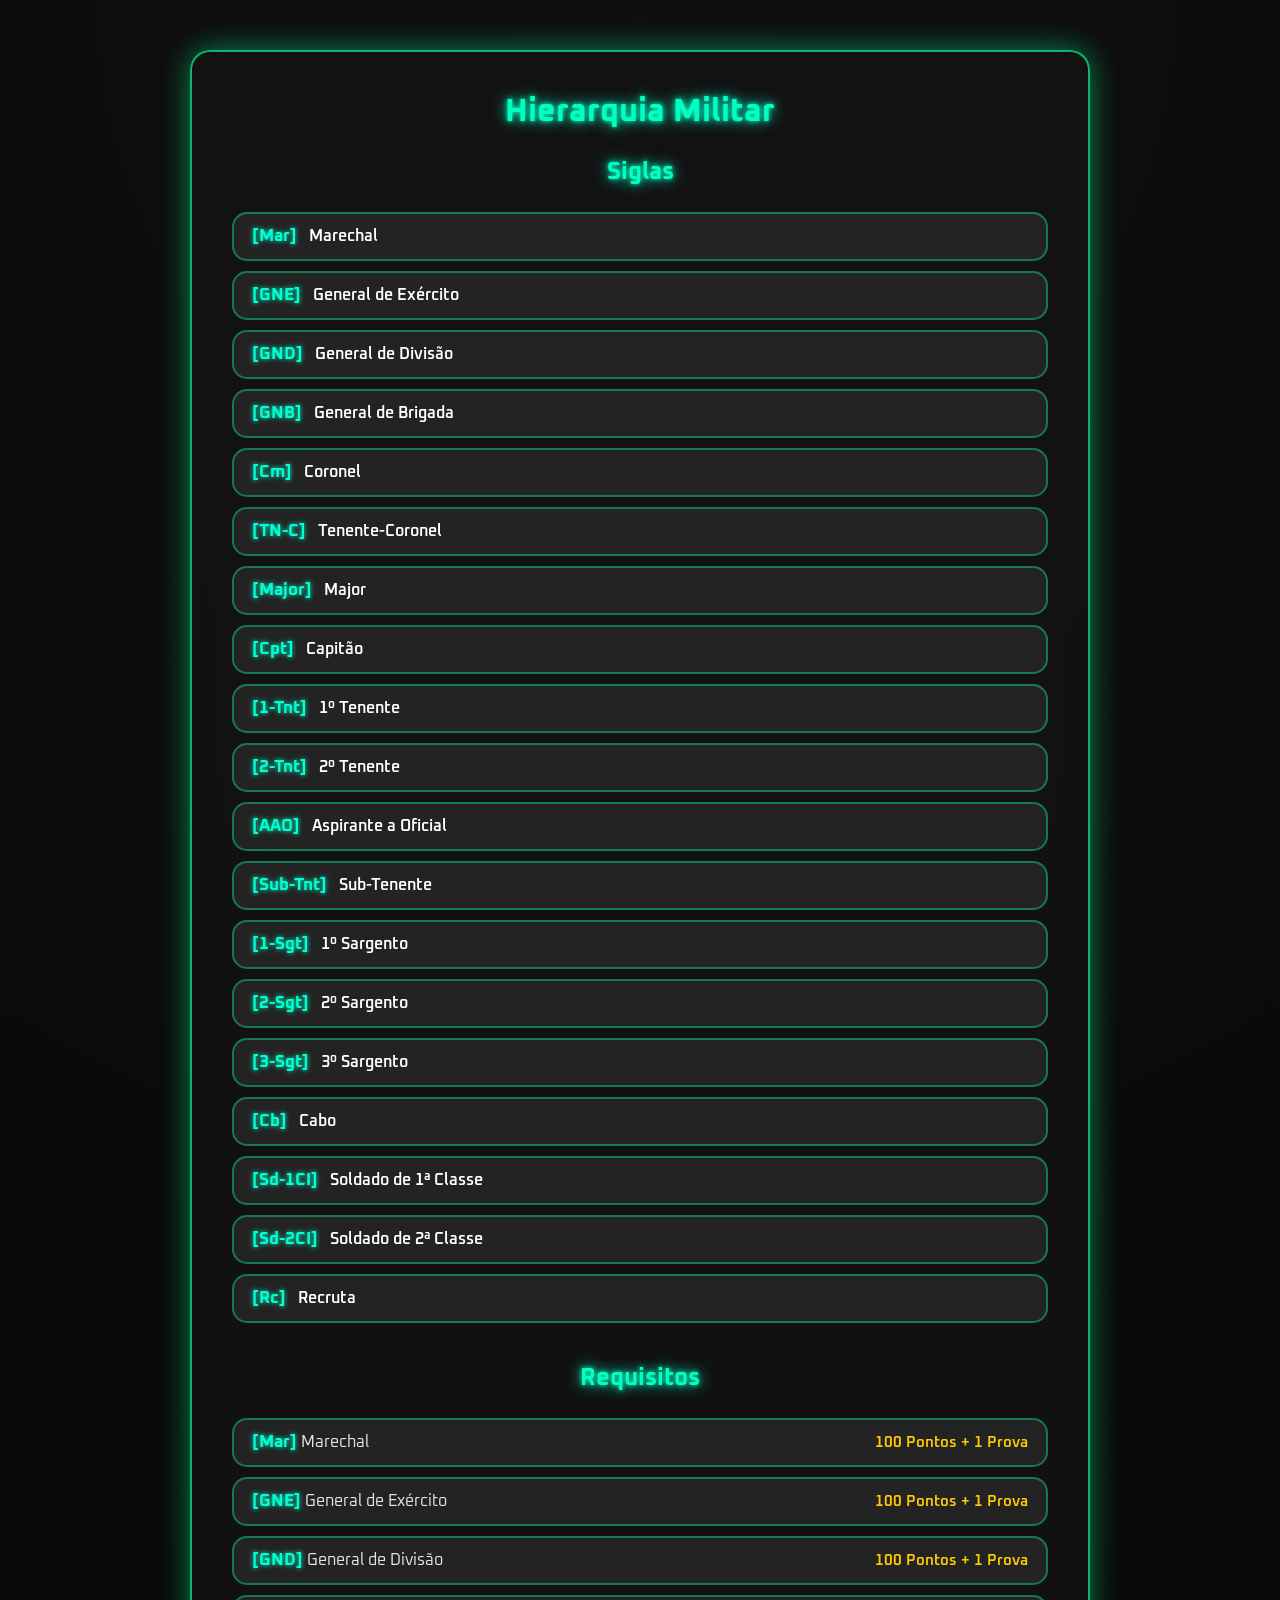
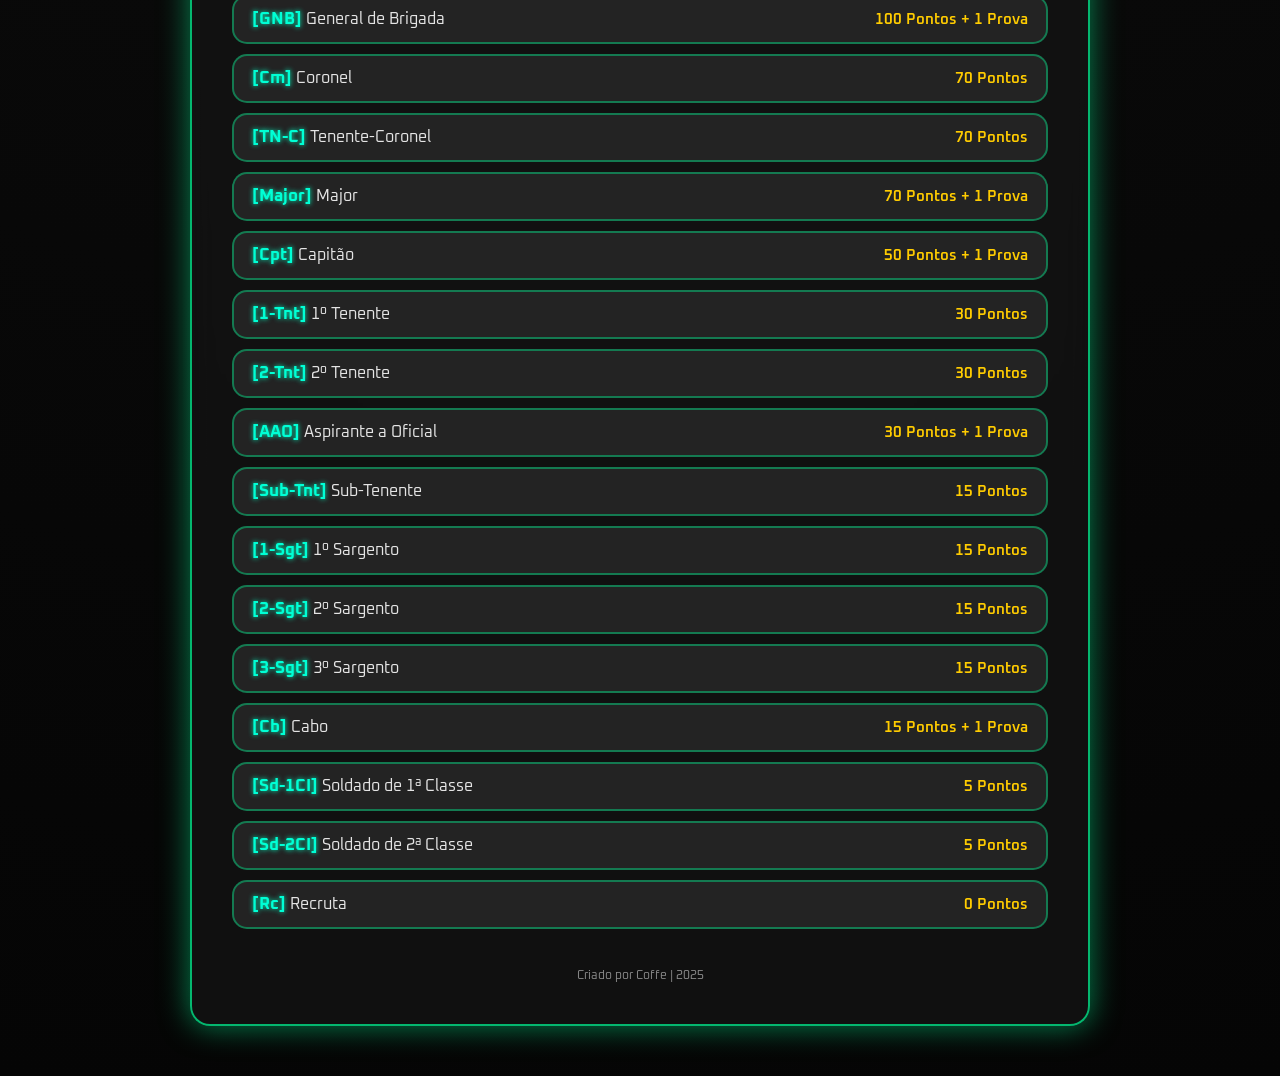
==== index.html @ fdba2830 "Update and rename main.html to index.html" ====
<!DOCTYPE html>
<html lang="pt-br">
<head>
    <meta charset="UTF-8">
    <title>Hierarquia Militar</title>
    <style>
        @import url('https://fonts.googleapis.com/css2?family=Oxanium:wght@400;600;700&display=swap');

        * {
            margin: 0;
            padding: 0;
            box-sizing: border-box;
        }

        body {
            background: radial-gradient(circle at top, #0f0f0f, #050505);
            color: #e4e4e4;
            font-family: 'Oxanium', sans-serif;
            display: flex;
            justify-content: center;
            align-items: flex-start;
            min-height: 100vh;
            padding: 50px 20px;
        }

        .container {
            backdrop-filter: blur(15px);
            background: rgba(20, 20, 20, 0.75);
            border: 2px solid rgba(0, 255, 153, 0.7);
            border-radius: 20px;
            box-shadow: 0 0 30px rgba(0, 255, 153, 0.5);
            padding: 40px;
            max-width: 900px;
            width: 100%;
        }

        h1, h2 {
            color: #00ffc3;
            text-align: center;
            margin-bottom: 25px;
            text-shadow: 0 0 5px #00ffc3, 0 0 15px #00ffc3;
        }

        .section {
            margin-bottom: 40px;
        }

        ul {
            list-style: none;
            padding: 0;
        }

        li {
            background-color: rgba(40, 40, 40, 0.8);
            margin: 10px 0;
            padding: 12px 18px;
            border-radius: 15px;
            border: 2px solid rgba(0, 255, 153, 0.4);
            display: flex;
            justify-content: space-between;
            align-items: center;
            transition: background-color 0.3s, transform 0.2s;
        }

        li:hover {
            background-color: rgba(50, 50, 50, 0.9);
            transform: translateY(-2px);
        }

        .rank {
            color: #00ffd5;
            font-weight: 700;
            font-size: 1.05rem;
            text-shadow: 0 0 5px #00ffc3;
        }

        .label {
            color: #ffffff;
            font-weight: 600;
            margin-left: 8px;
        }

        .requirement {
            color: #ffcc00;
            font-weight: 600;
            font-size: 0.95rem;
        }

        .footer {
            text-align: center;
            color: #888;
            font-size: 12px;
            margin-top: 20px;
        }

        /* Scroll personalizado (opcional) */
        ::-webkit-scrollbar {
            width: 8px;
        }
        ::-webkit-scrollbar-track {
            background: #1a1a1a;
        }
        ::-webkit-scrollbar-thumb {
            background: #00ffc3;
            border-radius: 4px;
        }
        ::-webkit-scrollbar-thumb:hover {
            background: #00ff9d;
        }
    </style>
</head>
<body>
    <div class="container">
        <h1>Hierarquia Militar</h1>

        <div class="section">
            <h2>Siglas</h2>
            <ul>
                <li><div><span class="rank">[Mar]</span> <span class="label">Marechal</span></div></li>
                <li><div><span class="rank">[GNE]</span> <span class="label">General de Exército</span></div></li>
                <li><div><span class="rank">[GND]</span> <span class="label">General de Divisão</span></div></li>
                <li><div><span class="rank">[GNB]</span> <span class="label">General de Brigada</span></div></li>
                <li><div><span class="rank">[Cm]</span> <span class="label">Coronel</span></div></li>
                <li><div><span class="rank">[TN-C]</span> <span class="label">Tenente-Coronel</span></div></li>
                <li><div><span class="rank">[Major]</span> <span class="label">Major</span></div></li>
                <li><div><span class="rank">[Cpt]</span> <span class="label">Capitão</span></div></li>
                <li><div><span class="rank">[1-Tnt]</span> <span class="label">1º Tenente</span></div></li>
                <li><div><span class="rank">[2-Tnt]</span> <span class="label">2º Tenente</span></div></li>
                <li><div><span class="rank">[AAO]</span> <span class="label">Aspirante a Oficial</span></div></li>
                <li><div><span class="rank">[Sub-Tnt]</span> <span class="label">Sub-Tenente</span></div></li>
                <li><div><span class="rank">[1-Sgt]</span> <span class="label">1º Sargento</span></div></li>
                <li><div><span class="rank">[2-Sgt]</span> <span class="label">2º Sargento</span></div></li>
                <li><div><span class="rank">[3-Sgt]</span> <span class="label">3º Sargento</span></div></li>
                <li><div><span class="rank">[Cb]</span> <span class="label">Cabo</span></div></li>
                <li><div><span class="rank">[Sd-1CI]</span> <span class="label">Soldado de 1ª Classe</span></div></li>
                <li><div><span class="rank">[Sd-2CI]</span> <span class="label">Soldado de 2ª Classe</span></div></li>
                <li><div><span class="rank">[Rc]</span> <span class="label">Recruta</span></div></li>
            </ul>
        </div>

        <div class="section">
            <h2>Requisitos</h2>
            <ul>
                <li><div><span class="rank">[Mar]</span> Marechal</div><span class="requirement">100 Pontos + 1 Prova</span></li>
                <li><div><span class="rank">[GNE]</span> General de Exército</div><span class="requirement">100 Pontos + 1 Prova</span></li>
                <li><div><span class="rank">[GND]</span> General de Divisão</div><span class="requirement">100 Pontos + 1 Prova</span></li>
                <li><div><span class="rank">[GNB]</span> General de Brigada</div><span class="requirement">100 Pontos + 1 Prova</span></li>
                <li><div><span class="rank">[Cm]</span> Coronel</div><span class="requirement">70 Pontos</span></li>
                <li><div><span class="rank">[TN-C]</span> Tenente-Coronel</div><span class="requirement">70 Pontos</span></li>
                <li><div><span class="rank">[Major]</span> Major</div><span class="requirement">70 Pontos + 1 Prova</span></li>
                <li><div><span class="rank">[Cpt]</span> Capitão</div><span class="requirement">50 Pontos + 1 Prova</span></li>
                <li><div><span class="rank">[1-Tnt]</span> 1º Tenente</div><span class="requirement">30 Pontos</span></li>
                <li><div><span class="rank">[2-Tnt]</span> 2º Tenente</div><span class="requirement">30 Pontos</span></li>
                <li><div><span class="rank">[AAO]</span> Aspirante a Oficial</div><span class="requirement">30 Pontos + 1 Prova</span></li>
                <li><div><span class="rank">[Sub-Tnt]</span> Sub-Tenente</div><span class="requirement">15 Pontos</span></li>
                <li><div><span class="rank">[1-Sgt]</span> 1º Sargento</div><span class="requirement">15 Pontos</span></li>
                <li><div><span class="rank">[2-Sgt]</span> 2º Sargento</div><span class="requirement">15 Pontos</span></li>
                <li><div><span class="rank">[3-Sgt]</span> 3º Sargento</div><span class="requirement">15 Pontos</span></li>
                <li><div><span class="rank">[Cb]</span> Cabo</div><span class="requirement">15 Pontos + 1 Prova</span></li>
                <li><div><span class="rank">[Sd-1CI]</span> Soldado de 1ª Classe</div><span class="requirement">5 Pontos</span></li>
                <li><div><span class="rank">[Sd-2CI]</span> Soldado de 2ª Classe</div><span class="requirement">5 Pontos</span></li>
                <li><div><span class="rank">[Rc]</span> Recruta</div><span class="requirement">0 Pontos</span></li>
            </ul>
        </div>

        <div class="footer">Criado por Coffe | 2025</div>
    </div>
</body>
</html>
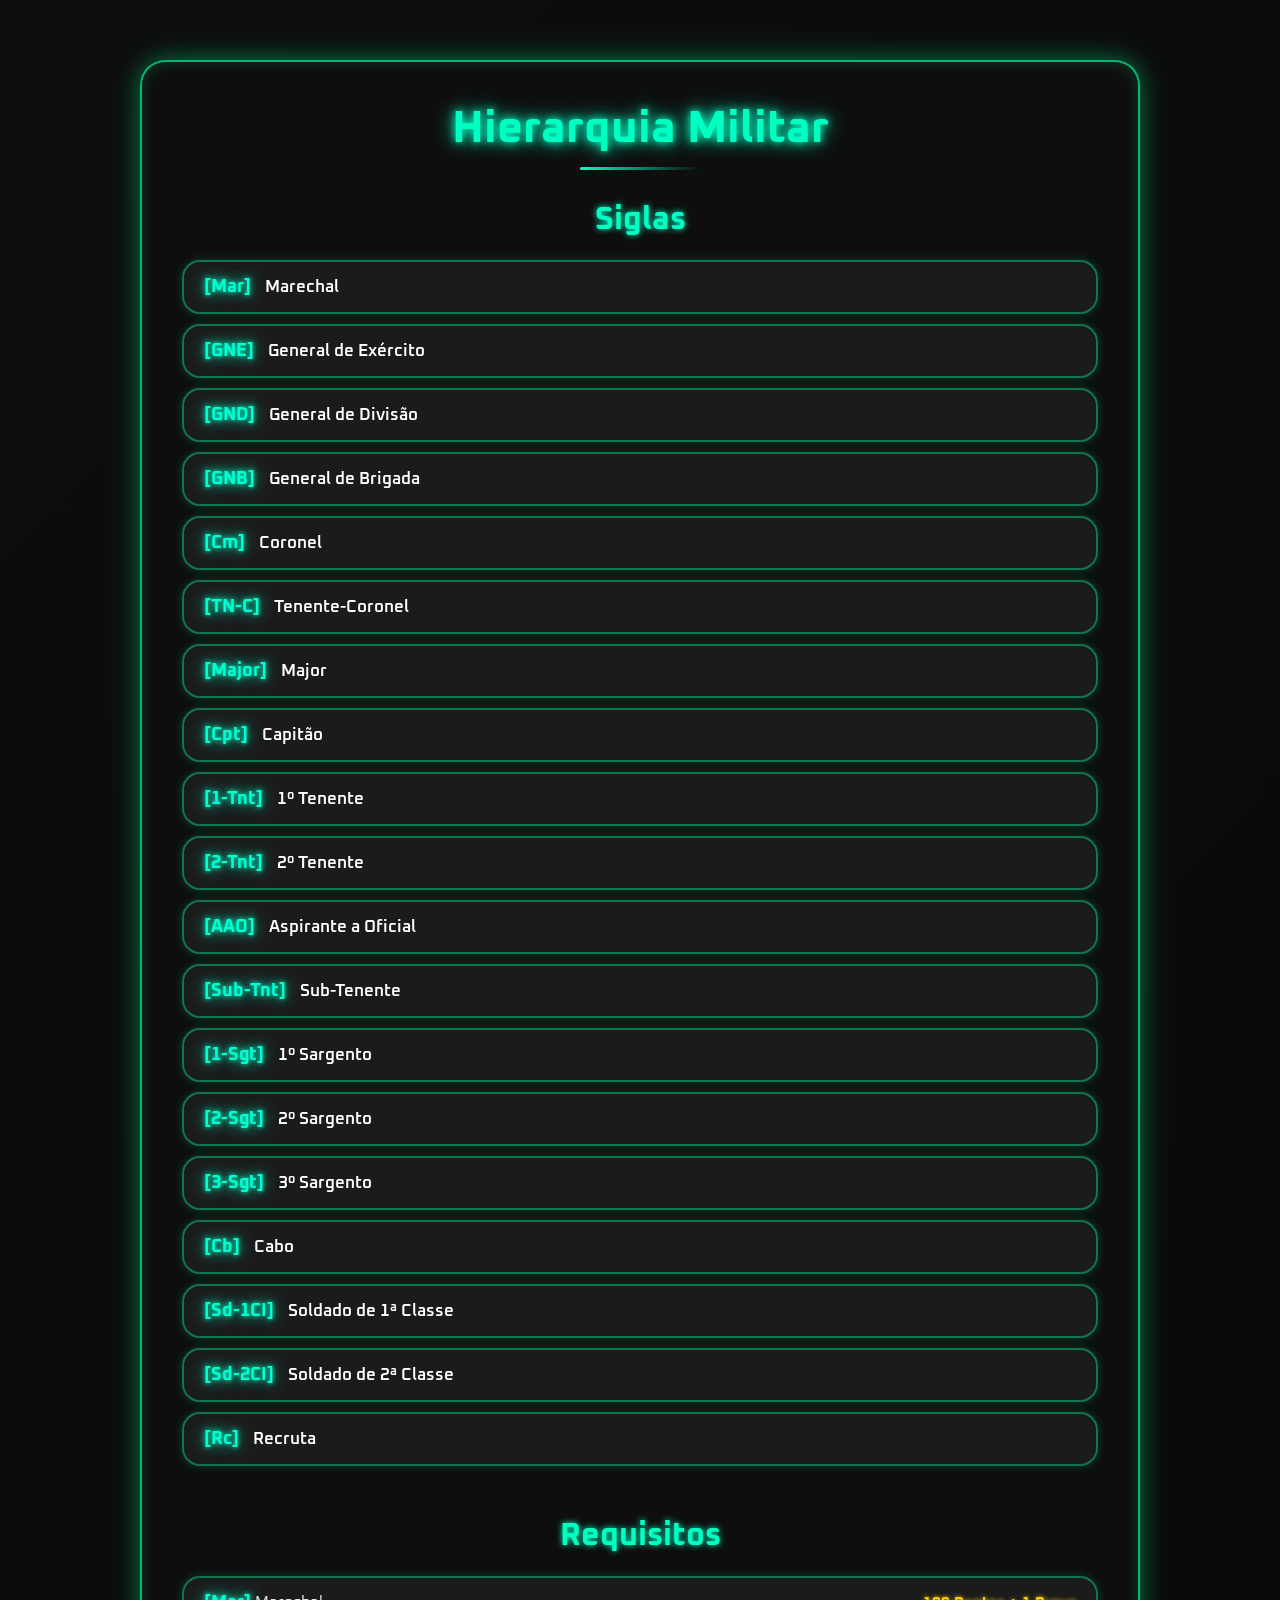
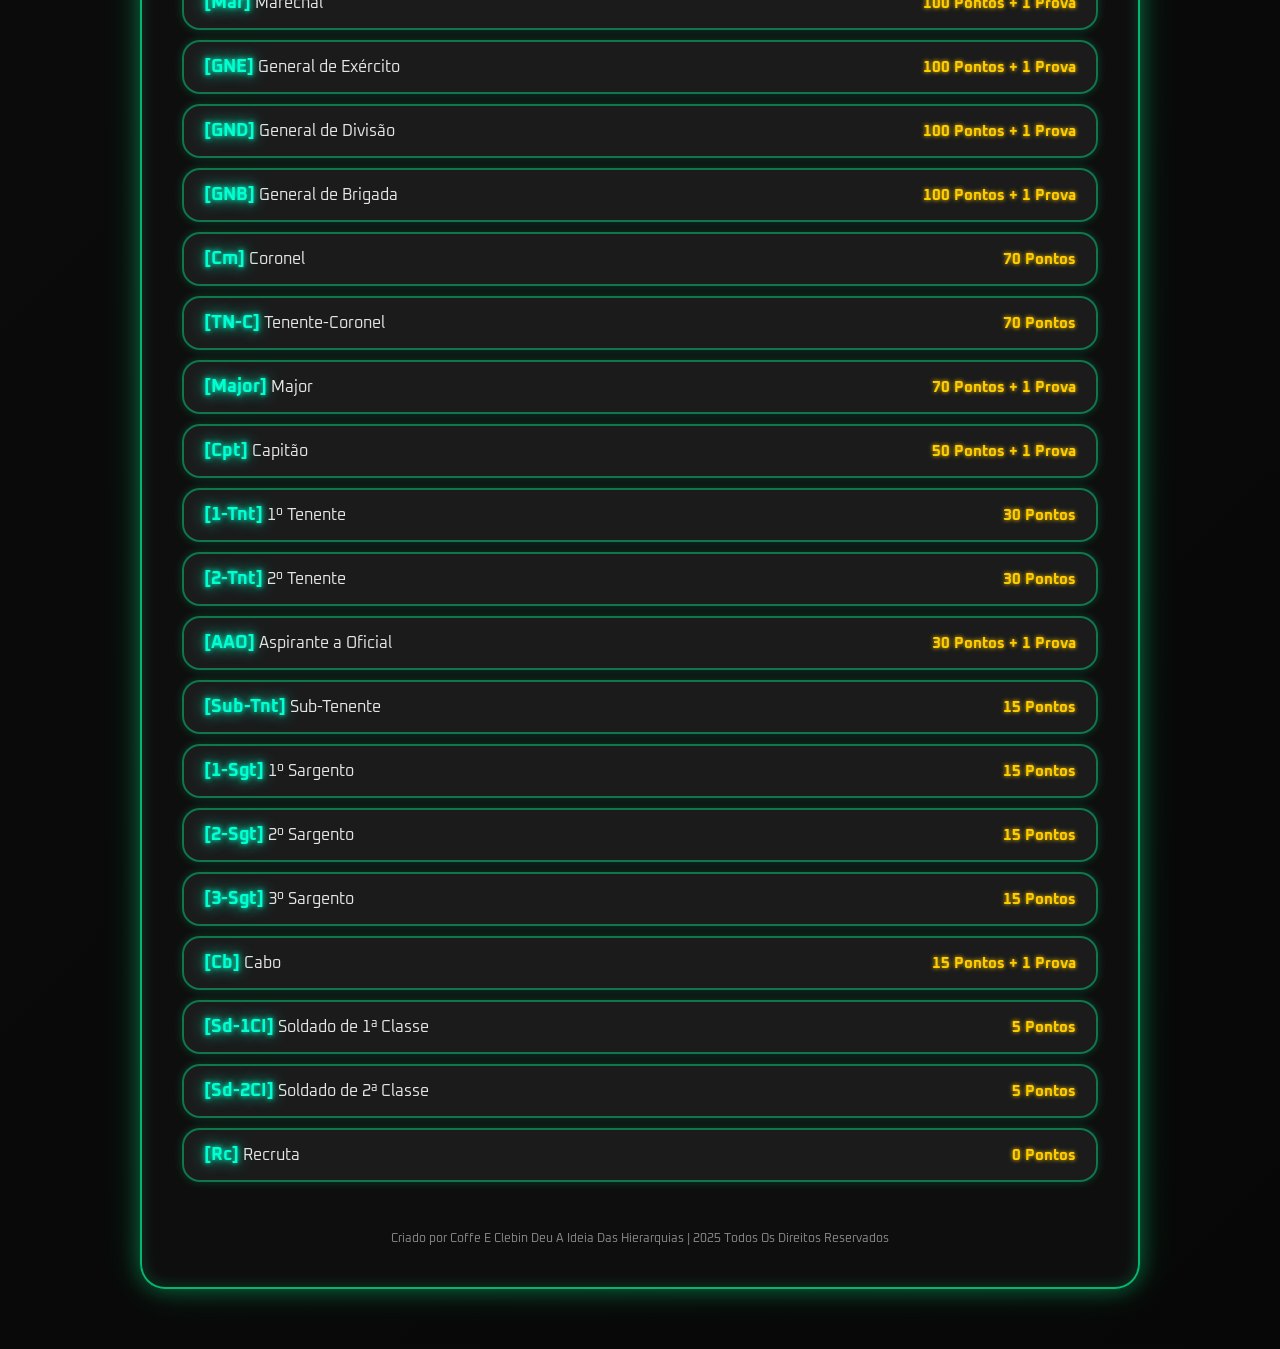
==== commit 229c32a5: "Update index.html" ====
--- a/index.html
+++ b/index.html
@@ -13,36 +13,66 @@
         }
 
         body {
-            background: radial-gradient(circle at top, #0f0f0f, #050505);
+            background: linear-gradient(135deg, #0d0d0d, #070707);
             color: #e4e4e4;
             font-family: 'Oxanium', sans-serif;
             display: flex;
             justify-content: center;
             align-items: flex-start;
             min-height: 100vh;
-            padding: 50px 20px;
+            padding: 60px 20px;
+            overflow-x: hidden;
         }
 
         .container {
-            backdrop-filter: blur(15px);
-            background: rgba(20, 20, 20, 0.75);
+            background: rgba(15, 15, 15, 0.95);
             border: 2px solid rgba(0, 255, 153, 0.7);
-            border-radius: 20px;
-            box-shadow: 0 0 30px rgba(0, 255, 153, 0.5);
+            border-radius: 25px;
+            box-shadow:
+                0 0 20px rgba(0, 255, 153, 0.3),
+                0 0 40px rgba(0, 255, 153, 0.2),
+                inset 0 0 15px rgba(0, 255, 153, 0.2);
             padding: 40px;
-            max-width: 900px;
+            max-width: 1000px;
             width: 100%;
-        }
-
-        h1, h2 {
+            backdrop-filter: blur(20px);
+            animation: float 6s ease-in-out infinite;
+        }
+
+        @keyframes float {
+            0%, 100% { transform: translateY(0); }
+            50% { transform: translateY(-5px); }
+        }
+
+        h1 {
             color: #00ffc3;
             text-align: center;
-            margin-bottom: 25px;
-            text-shadow: 0 0 5px #00ffc3, 0 0 15px #00ffc3;
+            margin-bottom: 30px;
+            font-size: 2.8rem;
+            text-shadow: 0 0 8px #00ffc3, 0 0 20px #00ffc3;
+            position: relative;
+        }
+
+        h1::after {
+            content: "";
+            display: block;
+            width: 120px;
+            height: 3px;
+            background: linear-gradient(90deg, #00ffc3, transparent);
+            margin: 10px auto 0;
+            border-radius: 50px;
+        }
+
+        h2 {
+            color: #00ffc3;
+            text-align: center;
+            margin-bottom: 20px;
+            text-shadow: 0 0 6px #00ffc3;
+            font-size: 2rem;
         }
 
         .section {
-            margin-bottom: 40px;
+            margin-bottom: 50px;
         }
 
         ul {
@@ -51,49 +81,53 @@
         }
 
         li {
-            background-color: rgba(40, 40, 40, 0.8);
+            background-color: rgba(30, 30, 30, 0.85);
             margin: 10px 0;
-            padding: 12px 18px;
-            border-radius: 15px;
+            padding: 14px 20px;
+            border-radius: 18px;
             border: 2px solid rgba(0, 255, 153, 0.4);
             display: flex;
             justify-content: space-between;
             align-items: center;
-            transition: background-color 0.3s, transform 0.2s;
+            transition: all 0.3s ease;
+            box-shadow: 0 0 10px rgba(0, 255, 153, 0.2);
         }
 
         li:hover {
-            background-color: rgba(50, 50, 50, 0.9);
-            transform: translateY(-2px);
+            background-color: rgba(50, 50, 50, 0.95);
+            transform: translateY(-4px) scale(1.02);
+            box-shadow: 0 0 20px rgba(0, 255, 153, 0.4);
         }
 
         .rank {
             color: #00ffd5;
             font-weight: 700;
-            font-size: 1.05rem;
-            text-shadow: 0 0 5px #00ffc3;
+            font-size: 1.1rem;
+            text-shadow: 0 0 5px #00ffc3, 0 0 15px #00ffc3;
         }
 
         .label {
             color: #ffffff;
             font-weight: 600;
-            margin-left: 8px;
+            margin-left: 10px;
+            font-size: 1.05rem;
         }
 
         .requirement {
             color: #ffcc00;
-            font-weight: 600;
+            font-weight: 700;
             font-size: 0.95rem;
+            text-shadow: 0 0 4px #ffcc00;
         }
 
         .footer {
             text-align: center;
             color: #888;
             font-size: 12px;
-            margin-top: 20px;
-        }
-
-        /* Scroll personalizado (opcional) */
+            margin-top: 25px;
+        }
+
+        /* Scroll personalizado */
         ::-webkit-scrollbar {
             width: 8px;
         }
@@ -163,7 +197,7 @@
             </ul>
         </div>
 
-        <div class="footer">Criado por Coffe | 2025</div>
+        <div class="footer">Criado por Coffe E Clebin Deu A Ideia Das Hierarquias | 2025 Todos Os Direitos Reservados</div>
     </div>
 </body>
 </html>
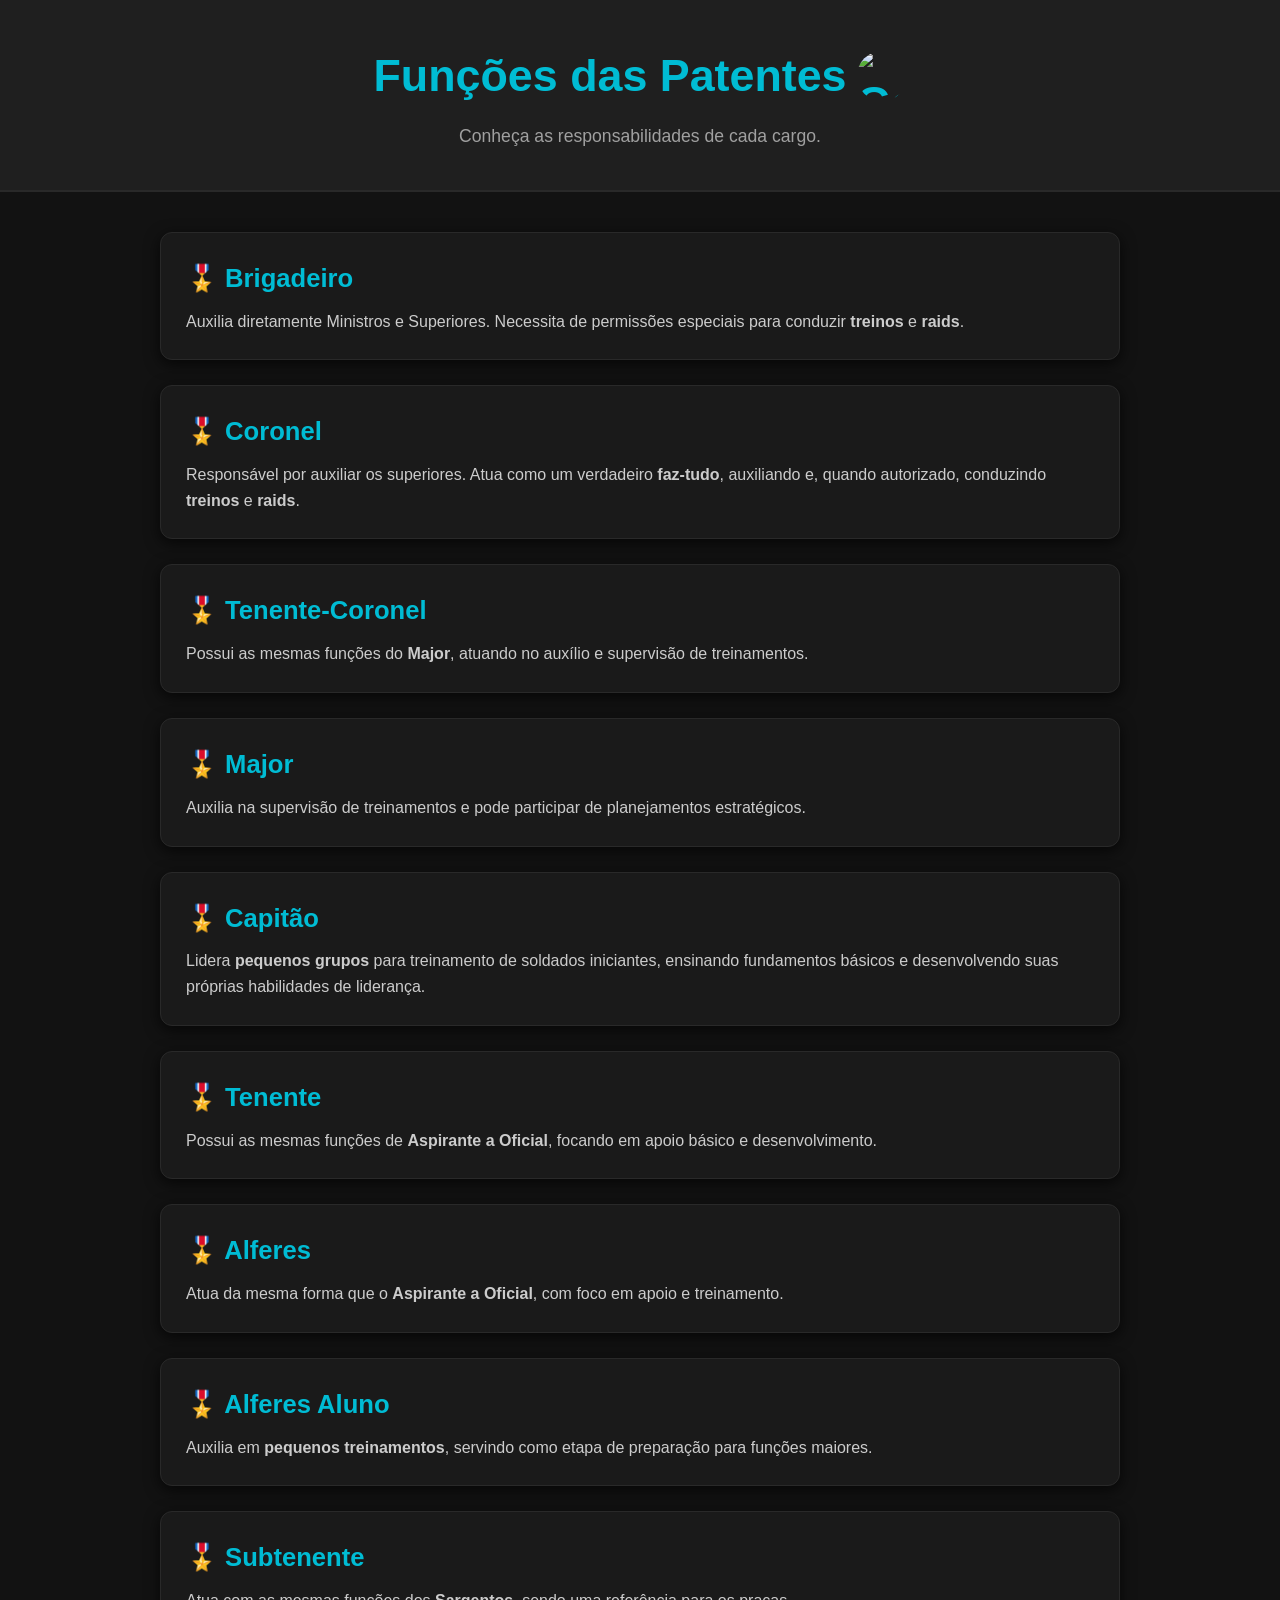
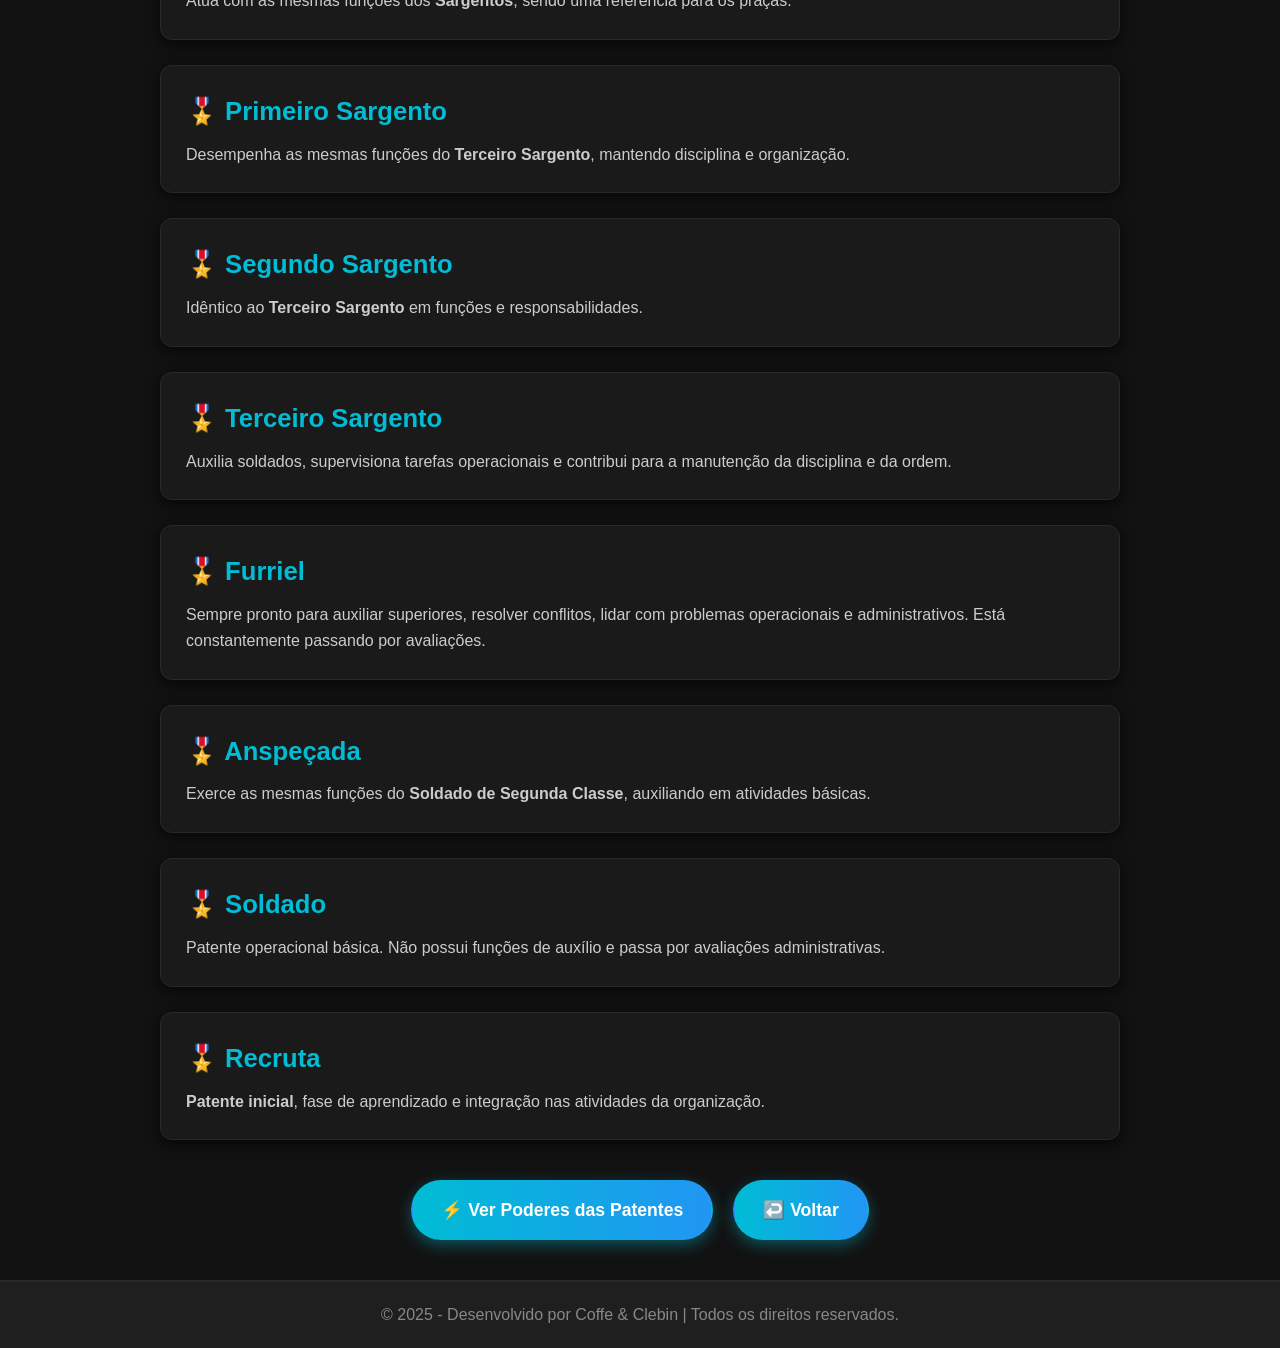
==== commit 84917422: "Add files via upload" ====
--- a/index.html
+++ b/index.html
@@ -2,202 +2,172 @@
 <html lang="pt-br">
 <head>
     <meta charset="UTF-8">
-    <title>Hierarquia Militar</title>
-    <style>
-        @import url('https://fonts.googleapis.com/css2?family=Oxanium:wght@400;600;700&display=swap');
+    <meta name="viewport" content="width=device-width, initial-scale=1.0">
+    <title>Funções das Patentes</title>
+    <link rel="stylesheet" href="style.css">
+</head>
+<body>
+    <header>
+        <h1 id="page-title">
+            Funções das Patentes
+            <img src="https://media.tenor.com/ZkC_7k1O3fUAAAAi/cat-jam-vibing.gif" alt="Gatinho dançando" class="cat-gif">
+        </h1>
+        <p>Conheça as responsabilidades de cada cargo.</p>
+    </header>
 
-        * {
-            margin: 0;
-            padding: 0;
-            box-sizing: border-box;
+    <!-- TELA DAS PATENTES -->
+    <main id="patentes">
+        <section>
+            <h2>🎖️ Brigadeiro</h2>
+            <p>Auxilia diretamente Ministros e Superiores. Necessita de permissões especiais para conduzir <strong>treinos</strong> e <strong>raids</strong>.</p>
+        </section>
+
+        <section>
+            <h2>🎖️ Coronel</h2>
+            <p>Responsável por auxiliar os superiores. Atua como um verdadeiro <strong>faz-tudo</strong>, auxiliando e, quando autorizado, conduzindo <strong>treinos</strong> e <strong>raids</strong>.</p>
+        </section>
+
+        <section>
+            <h2>🎖️ Tenente-Coronel</h2>
+            <p>Possui as mesmas funções do <strong>Major</strong>, atuando no auxílio e supervisão de treinamentos.</p>
+        </section>
+
+        <section>
+            <h2>🎖️ Major</h2>
+            <p>Auxilia na supervisão de treinamentos e pode participar de planejamentos estratégicos.</p>
+        </section>
+
+        <section>
+            <h2>🎖️ Capitão</h2>
+            <p>Lidera <strong>pequenos grupos</strong> para treinamento de soldados iniciantes, ensinando fundamentos básicos e desenvolvendo suas próprias habilidades de liderança.</p>
+        </section>
+
+        <section>
+            <h2>🎖️ Tenente</h2>
+            <p>Possui as mesmas funções de <strong>Aspirante a Oficial</strong>, focando em apoio básico e desenvolvimento.</p>
+        </section>
+
+        <section>
+            <h2>🎖️ Alferes</h2>
+            <p>Atua da mesma forma que o <strong>Aspirante a Oficial</strong>, com foco em apoio e treinamento.</p>
+        </section>
+
+        <section>
+            <h2>🎖️ Alferes Aluno</h2>
+            <p>Auxilia em <strong>pequenos treinamentos</strong>, servindo como etapa de preparação para funções maiores.</p>
+        </section>
+
+        <section>
+            <h2>🎖️ Subtenente</h2>
+            <p>Atua com as mesmas funções dos <strong>Sargentos</strong>, sendo uma referência para os praças.</p>
+        </section>
+
+        <section>
+            <h2>🎖️ Primeiro Sargento</h2>
+            <p>Desempenha as mesmas funções do <strong>Terceiro Sargento</strong>, mantendo disciplina e organização.</p>
+        </section>
+
+        <section>
+            <h2>🎖️ Segundo Sargento</h2>
+            <p>Idêntico ao <strong>Terceiro Sargento</strong> em funções e responsabilidades.</p>
+        </section>
+
+        <section>
+            <h2>🎖️ Terceiro Sargento</h2>
+            <p>Auxilia soldados, supervisiona tarefas operacionais e contribui para a manutenção da disciplina e da ordem.</p>
+        </section>
+
+        <section>
+            <h2>🎖️ Furriel</h2>
+            <p>Sempre pronto para auxiliar superiores, resolver conflitos, lidar com problemas operacionais e administrativos. Está constantemente passando por avaliações.</p>
+        </section>
+
+        <section>
+            <h2>🎖️ Anspeçada</h2>
+            <p>Exerce as mesmas funções do <strong>Soldado de Segunda Classe</strong>, auxiliando em atividades básicas.</p>
+        </section>
+
+        <section>
+            <h2>🎖️ Soldado</h2>
+            <p>Patente operacional básica. Não possui funções de auxílio e passa por avaliações administrativas.</p>
+        </section>
+
+        <section>
+            <h2>🎖️ Recruta</h2>
+            <p><strong>Patente inicial</strong>, fase de aprendizado e integração nas atividades da organização.</p>
+        </section>
+    </main>
+
+    <!-- TELA DOS MINISTROS E MARECHAIS -->
+    <main id="ministros" style="display: none;">
+        <section>
+            <h2>Ministros</h2>
+
+            <h3>Ministério da Admissão</h3>
+            <p>São responsáveis por controlar as eleições e pequenas partes do servidor.</p>
+
+            <h3>Ministro da Guerra</h3>
+            <p>São responsáveis pelas guerras da nação, estratégias, desenvolvimento tecnológico e administração militar, auxiliando a família real.</p>
+
+            <h3>Ministério do Trabalho</h3>
+            <p>São responsáveis pelo expediente dos servidores públicos, como: pessoas que trabalham recrutando e etc.</p>
+
+            <h3>Ministério do Interior</h3>
+            <p>É responsável pelos assuntos internos, como: Conflitos, sugestões e etc.</p>
+
+            <h3>Supremo Tribunal</h3>
+            <p>São os juízes do servidor que vão te sentenciar pelas suas infrações.</p>
+
+            <h3>Ministério Público</h3>
+            <p>São pessoas que ganharam a eleição para servir a isto. Servem como um pombo correio ou ajudante. Cada região deve ter um desses. A principal serventia é ajudar os recrutas e encaminhar sugestões e críticas aos seus superiores. Seus mandatos duram em torno de 1 mês.</p>
+
+            <h3>Parlamento</h3>
+            <p>São um dos principais cargos que você pode ser eleito. A principal função é ser um secretário, aprovando ou recusando propostas. Se algum cargo acima não estiver fazendo um bom serviço, eles podem abrir um impeachment contra os mesmos.</p>
+        </section>
+
+        <section>
+            <h2>Marechais</h2>
+
+            <h3>Marechal de Campo</h3>
+            <p>Soldados com grande influência dentro da nação, podem fazer treinos e raids sem consultar um superior.</p>
+
+            <h3>Marechal de Exército</h3>
+            <p>Segundo maior cargo da hierarquia militar. Possuem as mesmas permissões de Marechal de Campo, mas com mais responsabilidades, como criar estratégias e auxiliar marechais e ministros da guerra.</p>
+
+            <h3>Tenente General</h3>
+            <p>Responsáveis pela organização das divisões. Auxiliam os oficiais para um melhor desempenho. Também podem fazer raids e treinos, mas com permissão especial.</p>
+        </section>
+    </main>
+
+    <!-- BOTÕES -->
+    <div class="button-container">
+        <a href="#" class="action-button" onclick="mostrarMinistros()">⚡ Ver Poderes das Patentes</a>
+        <a href="#" class="action-button" onclick="voltar()">↩️ Voltar</a>
+    </div>
+
+    <footer>
+        <p>© 2025 - Desenvolvido por Coffe & Clebin | Todos os direitos reservados.</p>
+    </footer>
+
+    <!-- SCRIPT -->
+    <script>
+        function mostrarMinistros() {
+            document.getElementById('patentes').style.display = 'none';
+            document.getElementById('ministros').style.display = 'block';
+            document.getElementById('page-title').innerHTML = `
+                Poderes das Patentes
+                <img src="https://media.tenor.com/ZkC_7k1O3fUAAAAi/cat-jam-vibing.gif" alt="Gatinho dançando" class="cat-gif">
+            `;
         }
 
-        body {
-            background: linear-gradient(135deg, #0d0d0d, #070707);
-            color: #e4e4e4;
-            font-family: 'Oxanium', sans-serif;
-            display: flex;
-            justify-content: center;
-            align-items: flex-start;
-            min-height: 100vh;
-            padding: 60px 20px;
-            overflow-x: hidden;
+        function voltar() {
+            document.getElementById('ministros').style.display = 'none';
+            document.getElementById('patentes').style.display = 'block';
+            document.getElementById('page-title').innerHTML = `
+                Funções das Patentes
+                <img src="https://media.tenor.com/ZkC_7k1O3fUAAAAi/cat-jam-vibing.gif" alt="Gatinho dançando" class="cat-gif">
+            `;
         }
-
-        .container {
-            background: rgba(15, 15, 15, 0.95);
-            border: 2px solid rgba(0, 255, 153, 0.7);
-            border-radius: 25px;
-            box-shadow:
-                0 0 20px rgba(0, 255, 153, 0.3),
-                0 0 40px rgba(0, 255, 153, 0.2),
-                inset 0 0 15px rgba(0, 255, 153, 0.2);
-            padding: 40px;
-            max-width: 1000px;
-            width: 100%;
-            backdrop-filter: blur(20px);
-            animation: float 6s ease-in-out infinite;
-        }
-
-        @keyframes float {
-            0%, 100% { transform: translateY(0); }
-            50% { transform: translateY(-5px); }
-        }
-
-        h1 {
-            color: #00ffc3;
-            text-align: center;
-            margin-bottom: 30px;
-            font-size: 2.8rem;
-            text-shadow: 0 0 8px #00ffc3, 0 0 20px #00ffc3;
-            position: relative;
-        }
-
-        h1::after {
-            content: "";
-            display: block;
-            width: 120px;
-            height: 3px;
-            background: linear-gradient(90deg, #00ffc3, transparent);
-            margin: 10px auto 0;
-            border-radius: 50px;
-        }
-
-        h2 {
-            color: #00ffc3;
-            text-align: center;
-            margin-bottom: 20px;
-            text-shadow: 0 0 6px #00ffc3;
-            font-size: 2rem;
-        }
-
-        .section {
-            margin-bottom: 50px;
-        }
-
-        ul {
-            list-style: none;
-            padding: 0;
-        }
-
-        li {
-            background-color: rgba(30, 30, 30, 0.85);
-            margin: 10px 0;
-            padding: 14px 20px;
-            border-radius: 18px;
-            border: 2px solid rgba(0, 255, 153, 0.4);
-            display: flex;
-            justify-content: space-between;
-            align-items: center;
-            transition: all 0.3s ease;
-            box-shadow: 0 0 10px rgba(0, 255, 153, 0.2);
-        }
-
-        li:hover {
-            background-color: rgba(50, 50, 50, 0.95);
-            transform: translateY(-4px) scale(1.02);
-            box-shadow: 0 0 20px rgba(0, 255, 153, 0.4);
-        }
-
-        .rank {
-            color: #00ffd5;
-            font-weight: 700;
-            font-size: 1.1rem;
-            text-shadow: 0 0 5px #00ffc3, 0 0 15px #00ffc3;
-        }
-
-        .label {
-            color: #ffffff;
-            font-weight: 600;
-            margin-left: 10px;
-            font-size: 1.05rem;
-        }
-
-        .requirement {
-            color: #ffcc00;
-            font-weight: 700;
-            font-size: 0.95rem;
-            text-shadow: 0 0 4px #ffcc00;
-        }
-
-        .footer {
-            text-align: center;
-            color: #888;
-            font-size: 12px;
-            margin-top: 25px;
-        }
-
-        /* Scroll personalizado */
-        ::-webkit-scrollbar {
-            width: 8px;
-        }
-        ::-webkit-scrollbar-track {
-            background: #1a1a1a;
-        }
-        ::-webkit-scrollbar-thumb {
-            background: #00ffc3;
-            border-radius: 4px;
-        }
-        ::-webkit-scrollbar-thumb:hover {
-            background: #00ff9d;
-        }
-    </style>
-</head>
-<body>
-    <div class="container">
-        <h1>Hierarquia Militar</h1>
-
-        <div class="section">
-            <h2>Siglas</h2>
-            <ul>
-                <li><div><span class="rank">[Mar]</span> <span class="label">Marechal</span></div></li>
-                <li><div><span class="rank">[GNE]</span> <span class="label">General de Exército</span></div></li>
-                <li><div><span class="rank">[GND]</span> <span class="label">General de Divisão</span></div></li>
-                <li><div><span class="rank">[GNB]</span> <span class="label">General de Brigada</span></div></li>
-                <li><div><span class="rank">[Cm]</span> <span class="label">Coronel</span></div></li>
-                <li><div><span class="rank">[TN-C]</span> <span class="label">Tenente-Coronel</span></div></li>
-                <li><div><span class="rank">[Major]</span> <span class="label">Major</span></div></li>
-                <li><div><span class="rank">[Cpt]</span> <span class="label">Capitão</span></div></li>
-                <li><div><span class="rank">[1-Tnt]</span> <span class="label">1º Tenente</span></div></li>
-                <li><div><span class="rank">[2-Tnt]</span> <span class="label">2º Tenente</span></div></li>
-                <li><div><span class="rank">[AAO]</span> <span class="label">Aspirante a Oficial</span></div></li>
-                <li><div><span class="rank">[Sub-Tnt]</span> <span class="label">Sub-Tenente</span></div></li>
-                <li><div><span class="rank">[1-Sgt]</span> <span class="label">1º Sargento</span></div></li>
-                <li><div><span class="rank">[2-Sgt]</span> <span class="label">2º Sargento</span></div></li>
-                <li><div><span class="rank">[3-Sgt]</span> <span class="label">3º Sargento</span></div></li>
-                <li><div><span class="rank">[Cb]</span> <span class="label">Cabo</span></div></li>
-                <li><div><span class="rank">[Sd-1CI]</span> <span class="label">Soldado de 1ª Classe</span></div></li>
-                <li><div><span class="rank">[Sd-2CI]</span> <span class="label">Soldado de 2ª Classe</span></div></li>
-                <li><div><span class="rank">[Rc]</span> <span class="label">Recruta</span></div></li>
-            </ul>
-        </div>
-
-        <div class="section">
-            <h2>Requisitos</h2>
-            <ul>
-                <li><div><span class="rank">[Mar]</span> Marechal</div><span class="requirement">100 Pontos + 1 Prova</span></li>
-                <li><div><span class="rank">[GNE]</span> General de Exército</div><span class="requirement">100 Pontos + 1 Prova</span></li>
-                <li><div><span class="rank">[GND]</span> General de Divisão</div><span class="requirement">100 Pontos + 1 Prova</span></li>
-                <li><div><span class="rank">[GNB]</span> General de Brigada</div><span class="requirement">100 Pontos + 1 Prova</span></li>
-                <li><div><span class="rank">[Cm]</span> Coronel</div><span class="requirement">70 Pontos</span></li>
-                <li><div><span class="rank">[TN-C]</span> Tenente-Coronel</div><span class="requirement">70 Pontos</span></li>
-                <li><div><span class="rank">[Major]</span> Major</div><span class="requirement">70 Pontos + 1 Prova</span></li>
-                <li><div><span class="rank">[Cpt]</span> Capitão</div><span class="requirement">50 Pontos + 1 Prova</span></li>
-                <li><div><span class="rank">[1-Tnt]</span> 1º Tenente</div><span class="requirement">30 Pontos</span></li>
-                <li><div><span class="rank">[2-Tnt]</span> 2º Tenente</div><span class="requirement">30 Pontos</span></li>
-                <li><div><span class="rank">[AAO]</span> Aspirante a Oficial</div><span class="requirement">30 Pontos + 1 Prova</span></li>
-                <li><div><span class="rank">[Sub-Tnt]</span> Sub-Tenente</div><span class="requirement">15 Pontos</span></li>
-                <li><div><span class="rank">[1-Sgt]</span> 1º Sargento</div><span class="requirement">15 Pontos</span></li>
-                <li><div><span class="rank">[2-Sgt]</span> 2º Sargento</div><span class="requirement">15 Pontos</span></li>
-                <li><div><span class="rank">[3-Sgt]</span> 3º Sargento</div><span class="requirement">15 Pontos</span></li>
-                <li><div><span class="rank">[Cb]</span> Cabo</div><span class="requirement">15 Pontos + 1 Prova</span></li>
-                <li><div><span class="rank">[Sd-1CI]</span> Soldado de 1ª Classe</div><span class="requirement">5 Pontos</span></li>
-                <li><div><span class="rank">[Sd-2CI]</span> Soldado de 2ª Classe</div><span class="requirement">5 Pontos</span></li>
-                <li><div><span class="rank">[Rc]</span> Recruta</div><span class="requirement">0 Pontos</span></li>
-            </ul>
-        </div>
-
-        <div class="footer">Criado por Coffe E Clebin Deu A Ideia Das Hierarquias | 2025 Todos Os Direitos Reservados</div>
-    </div>
+    </script>
 </body>
 </html>
--- a/style.css
+++ b/style.css
@@ -0,0 +1,142 @@
+/* Reset */
+* {
+    margin: 0;
+    padding: 0;
+    box-sizing: border-box;
+}
+
+body {
+    font-family: 'Segoe UI', Tahoma, Geneva, Verdana, sans-serif;
+    background-color: #121212;
+    color: #e0e0e0;
+    line-height: 1.6;
+}
+
+/* Cabeçalho */
+header {
+    background-color: #1f1f1f;
+    padding: 40px 20px;
+    text-align: center;
+    border-bottom: 2px solid #292929;
+}
+
+header h1 {
+    font-size: 2.8rem;
+    color: #00bcd4;
+    display: flex;
+    justify-content: center;
+    align-items: center;
+    gap: 10px;
+}
+
+header p {
+    font-size: 1.1rem;
+    color: #a0a0a0;
+    margin-top: 10px;
+}
+
+.cat-gif {
+    width: 50px;
+    height: 50px;
+    border-radius: 50%;
+}
+
+/* Conteúdo principal */
+main {
+    max-width: 1000px;
+    margin: 40px auto;
+    padding: 0 20px;
+}
+
+section {
+    background-color: #1a1a1a;
+    padding: 25px;
+    border-radius: 12px;
+    box-shadow: 0 4px 15px rgba(0, 0, 0, 0.7);
+    margin-bottom: 25px;
+    border: 1px solid #292929;
+    transition: transform 0.2s ease, background-color 0.3s ease;
+}
+
+section:hover {
+    transform: translateY(-4px);
+    background-color: #222;
+}
+
+section h2 {
+    color: #00bcd4;
+    margin-bottom: 10px;
+    font-size: 1.6rem;
+}
+
+section p {
+    color: #cccccc;
+}
+
+/* Botões Bonitos */
+.button-container {
+    text-align: center;
+    margin: 40px 0;
+    display: flex;
+    justify-content: center;
+    flex-wrap: wrap;
+    gap: 20px;
+}
+
+.action-button {
+    display: inline-flex;
+    align-items: center;
+    gap: 10px;
+    padding: 14px 28px;
+    background: linear-gradient(90deg, #00bcd4, #2196f3);
+    color: #fff;
+    border-radius: 50px;
+    text-decoration: none;
+    font-size: 1.1rem;
+    font-weight: 600;
+    box-shadow: 0 5px 15px rgba(0, 188, 212, 0.4);
+    border: 2px solid transparent;
+    transition: 
+        background 0.4s ease, 
+        transform 0.2s ease, 
+        box-shadow 0.4s ease,
+        border-color 0.3s ease;
+}
+
+.action-button:hover {
+    background: linear-gradient(90deg, #2196f3, #00bcd4);
+    transform: translateY(-4px) scale(1.03);
+    box-shadow: 0 10px 25px rgba(0, 188, 212, 0.6);
+    border-color: #00bcd4;
+}
+
+.action-button:active {
+    transform: scale(0.98);
+    box-shadow: 0 4px 10px rgba(0, 188, 212, 0.4);
+}
+
+/* Rodapé */
+footer {
+    text-align: center;
+    padding: 20px;
+    background-color: #1f1f1f;
+    border-top: 2px solid #292929;
+    color: #888;
+}
+
+/* Responsivo */
+@media (max-width: 600px) {
+    header h1 {
+        font-size: 2rem;
+        flex-direction: column;
+    }
+
+    section h2 {
+        font-size: 1.3rem;
+    }
+
+    .cat-gif {
+        width: 40px;
+        height: 40px;
+    }
+}
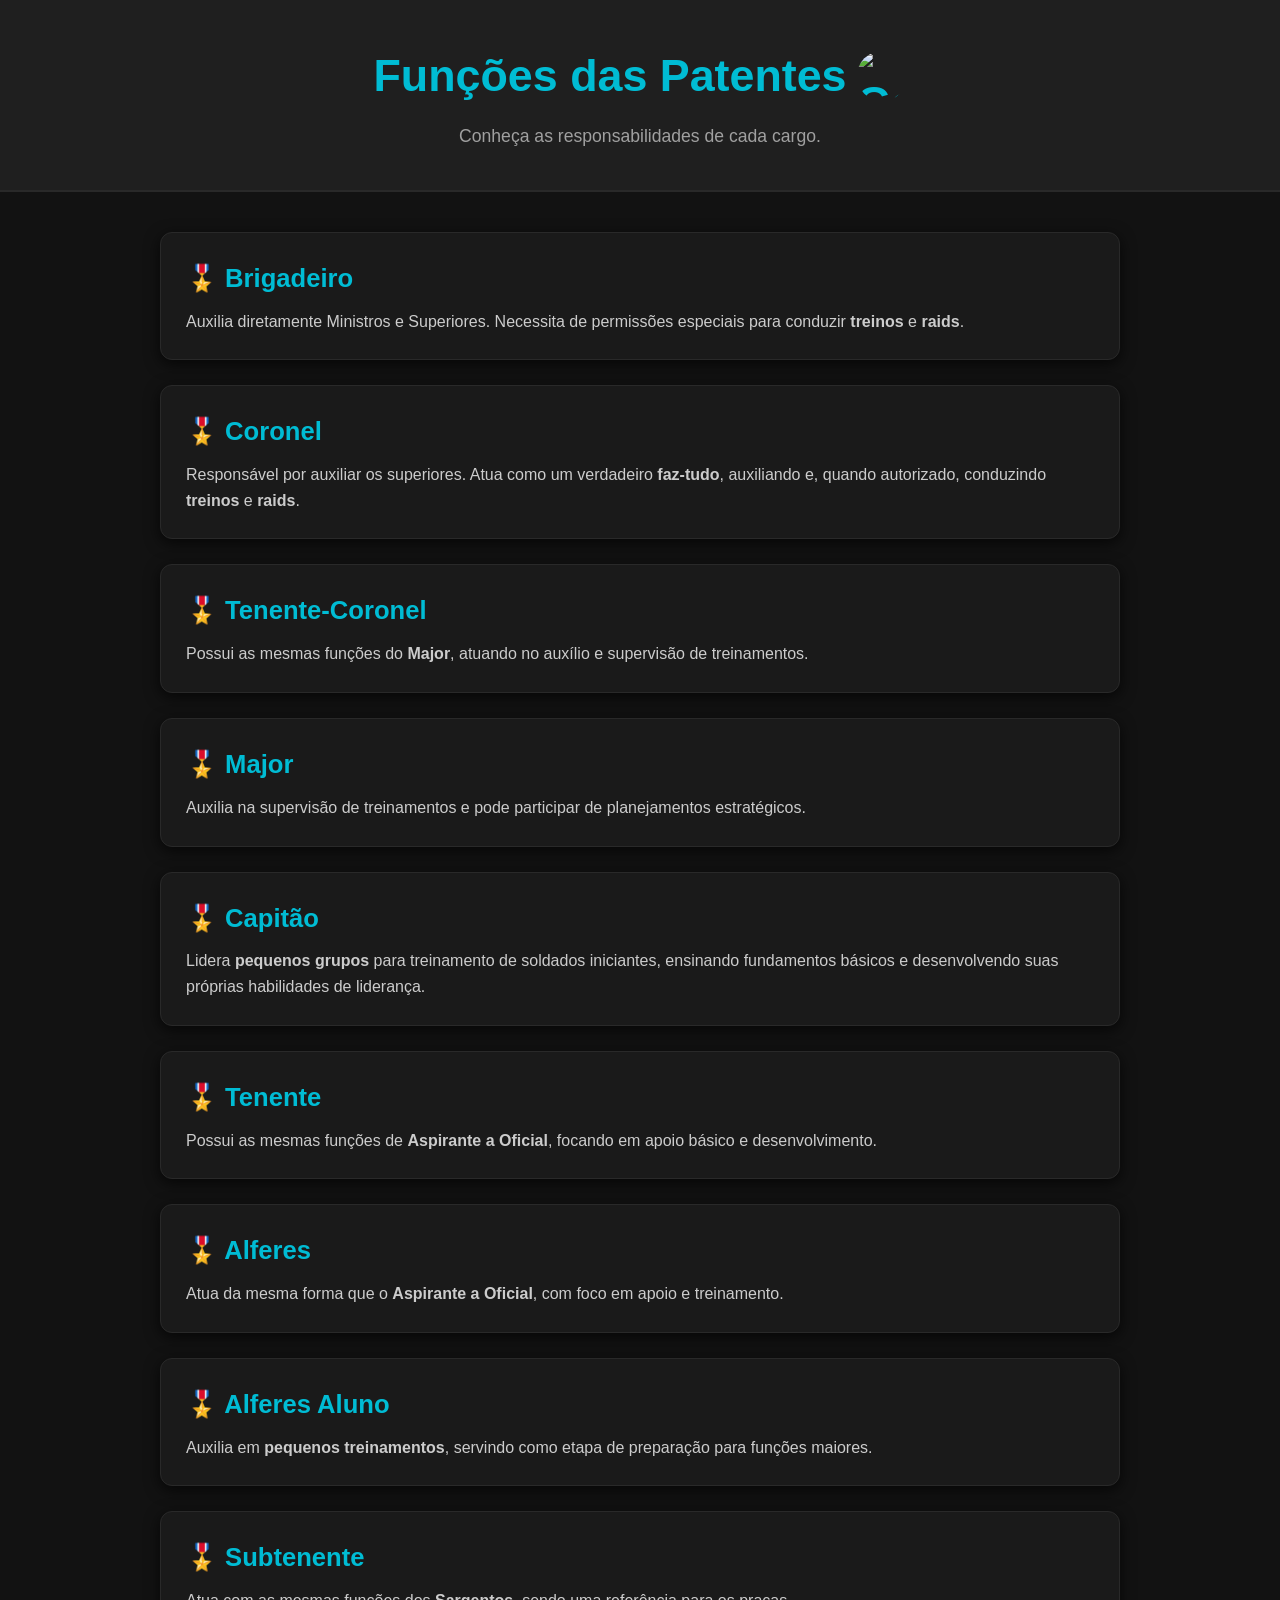
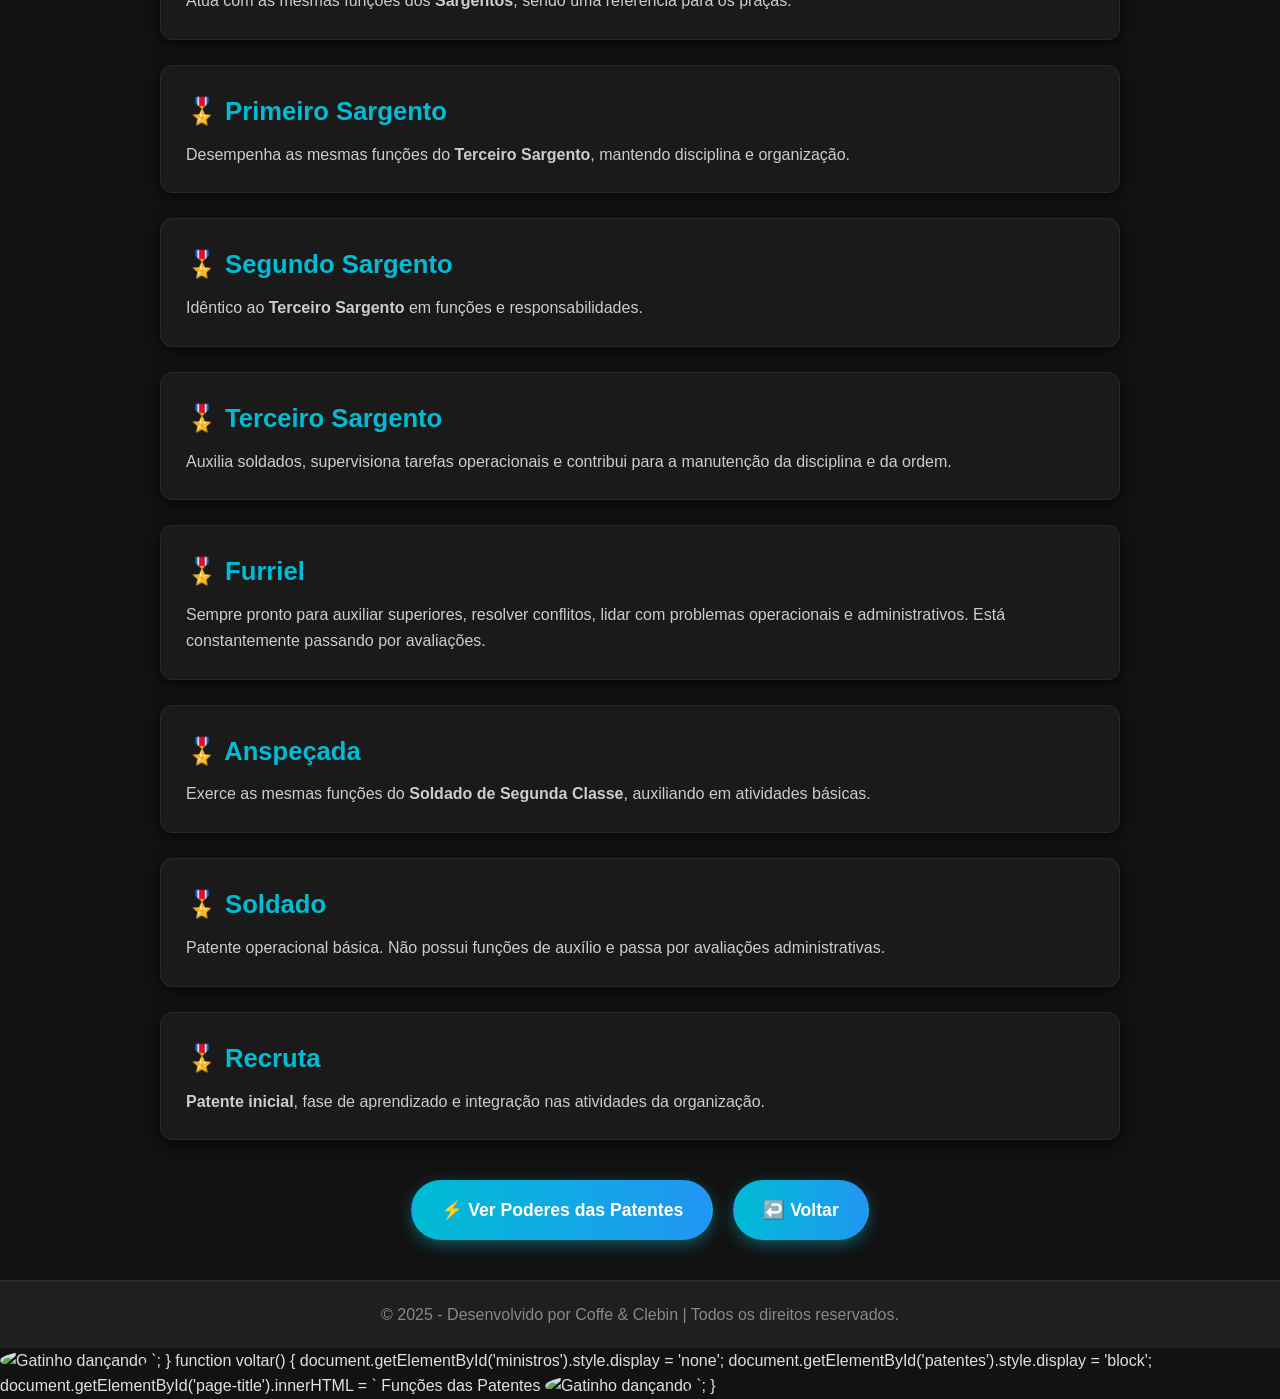
==== commit c9023b75: "Update index.html" ====
--- a/index.html
+++ b/index.html
@@ -155,7 +155,164 @@
             document.getElementById('patentes').style.display = 'none';
             document.getElementById('ministros').style.display = 'block';
             document.getElementById('page-title').innerHTML = `
-                Poderes das Patentes
+                <!DOCTYPE html>
+<html lang="pt-br">
+<head>
+    <meta charset="UTF-8">
+    <meta name="viewport" content="width=device-width, initial-scale=1.0">
+    <title>Funções das Patentes</title>
+    <link rel="stylesheet" href="style.css">
+</head>
+<body>
+    <header>
+        <h1 id="page-title">
+            Funções das Patentes
+            <img src="https://media.tenor.com/ZkC_7k1O3fUAAAAi/cat-jam-vibing.gif" alt="Gatinho dançando" class="cat-gif">
+        </h1>
+        <p>Conheça as responsabilidades de cada cargo.</p>
+    </header>
+
+    <!-- TELA DAS PATENTES -->
+    <main id="patentes">
+        <section>
+            <h2>🎖️ Brigadeiro</h2>
+            <p>Auxilia diretamente Ministros e Superiores. Necessita de permissões especiais para conduzir <strong>treinos</strong> e <strong>raids</strong>.</p>
+        </section>
+
+        <section>
+            <h2>🎖️ Coronel</h2>
+            <p>Responsável por auxiliar os superiores. Atua como um verdadeiro <strong>faz-tudo</strong>, auxiliando e, quando autorizado, conduzindo <strong>treinos</strong> e <strong>raids</strong>.</p>
+        </section>
+
+        <section>
+            <h2>🎖️ Tenente-Coronel</h2>
+            <p>Possui as mesmas funções do <strong>Major</strong>, atuando no auxílio e supervisão de treinamentos.</p>
+        </section>
+
+        <section>
+            <h2>🎖️ Major</h2>
+            <p>Auxilia na supervisão de treinamentos e pode participar de planejamentos estratégicos.</p>
+        </section>
+
+        <section>
+            <h2>🎖️ Capitão</h2>
+            <p>Lidera <strong>pequenos grupos</strong> para treinamento de soldados iniciantes, ensinando fundamentos básicos e desenvolvendo suas próprias habilidades de liderança.</p>
+        </section>
+
+        <section>
+            <h2>🎖️ Tenente</h2>
+            <p>Possui as mesmas funções de <strong>Aspirante a Oficial</strong>, focando em apoio básico e desenvolvimento.</p>
+        </section>
+
+        <section>
+            <h2>🎖️ Alferes</h2>
+            <p>Atua da mesma forma que o <strong>Aspirante a Oficial</strong>, com foco em apoio e treinamento.</p>
+        </section>
+
+        <section>
+            <h2>🎖️ Alferes Aluno</h2>
+            <p>Auxilia em <strong>pequenos treinamentos</strong>, servindo como etapa de preparação para funções maiores.</p>
+        </section>
+
+        <section>
+            <h2>🎖️ Subtenente</h2>
+            <p>Atua com as mesmas funções dos <strong>Sargentos</strong>, sendo uma referência para os praças.</p>
+        </section>
+
+        <section>
+            <h2>🎖️ Primeiro Sargento</h2>
+            <p>Desempenha as mesmas funções do <strong>Terceiro Sargento</strong>, mantendo disciplina e organização.</p>
+        </section>
+
+        <section>
+            <h2>🎖️ Segundo Sargento</h2>
+            <p>Idêntico ao <strong>Terceiro Sargento</strong> em funções e responsabilidades.</p>
+        </section>
+
+        <section>
+            <h2>🎖️ Terceiro Sargento</h2>
+            <p>Auxilia soldados, supervisiona tarefas operacionais e contribui para a manutenção da disciplina e da ordem.</p>
+        </section>
+
+        <section>
+            <h2>🎖️ Furriel</h2>
+            <p>Sempre pronto para auxiliar superiores, resolver conflitos, lidar com problemas operacionais e administrativos. Está constantemente passando por avaliações.</p>
+        </section>
+
+        <section>
+            <h2>🎖️ Anspeçada</h2>
+            <p>Exerce as mesmas funções do <strong>Soldado de Segunda Classe</strong>, auxiliando em atividades básicas.</p>
+        </section>
+
+        <section>
+            <h2>🎖️ Soldado</h2>
+            <p>Patente operacional básica. Não possui funções de auxílio e passa por avaliações administrativas.</p>
+        </section>
+
+        <section>
+            <h2>🎖️ Recruta</h2>
+            <p><strong>Patente inicial</strong>, fase de aprendizado e integração nas atividades da organização.</p>
+        </section>
+    </main>
+
+    <!-- TELA DOS MINISTROS E MARECHAIS -->
+    <main id="ministros" style="display: none;">
+        <section>
+            <h2>Ministros</h2>
+
+            <h3>Ministério da Admissão</h3>
+            <p>São responsáveis por controlar as eleições e pequenas partes do servidor.</p>
+
+            <h3>Ministro da Guerra</h3>
+            <p>São responsáveis pelas guerras da nação, estratégias, desenvolvimento tecnológico e administração militar, auxiliando a família real.</p>
+
+            <h3>Ministério do Trabalho</h3>
+            <p>São responsáveis pelo expediente dos servidores públicos, como: pessoas que trabalham recrutando e etc.</p>
+
+            <h3>Ministério do Interior</h3>
+            <p>É responsável pelos assuntos internos, como: Conflitos, sugestões e etc.</p>
+
+            <h3>Supremo Tribunal</h3>
+            <p>São os juízes do servidor que vão te sentenciar pelas suas infrações.</p>
+
+            <h3>Ministério Público</h3>
+            <p>São pessoas que ganharam a eleição para servir a isto. Servem como um pombo correio ou ajudante. Cada região deve ter um desses. A principal serventia é ajudar os recrutas e encaminhar sugestões e críticas aos seus superiores. Seus mandatos duram em torno de 1 mês.</p>
+
+            <h3>Parlamento</h3>
+            <p>São um dos principais cargos que você pode ser eleito. A principal função é ser um secretário, aprovando ou recusando propostas. Se algum cargo acima não estiver fazendo um bom serviço, eles podem abrir um impeachment contra os mesmos.</p>
+        </section>
+
+        <section>
+            <h2>Marechais</h2>
+
+            <h3>Marechal de Campo</h3>
+            <p>Soldados com grande influência dentro da nação, podem fazer treinos e raids sem consultar um superior.</p>
+
+            <h3>Marechal de Exército</h3>
+            <p>Segundo maior cargo da hierarquia militar. Possuem as mesmas permissões de Marechal de Campo, mas com mais responsabilidades, como criar estratégias e auxiliar marechais e ministros da guerra.</p>
+
+            <h3>Tenente General</h3>
+            <p>Responsáveis pela organização das divisões. Auxiliam os oficiais para um melhor desempenho. Também podem fazer raids e treinos, mas com permissão especial.</p>
+        </section>
+    </main>
+
+    <!-- BOTÕES -->
+    <div class="button-container">
+        <a href="#" class="action-button" onclick="mostrarMinistros()">⚡ Ver Poderes das Patentes</a>
+        <a href="#" class="action-button" onclick="voltar()">↩️ Voltar</a>
+    </div>
+
+    <footer>
+        <p>© 2025 - Desenvolvido por Coffe & Clebin | Todos os direitos reservados.</p>
+    </footer>
+
+    <!-- SCRIPT -->
+    <script>
+        function mostrarMinistros() {
+            document.getElementById('patentes').style.display = 'none';
+            document.getElementById('ministros').style.display = 'block';
+            document.getElementById('page-title').innerHTML = `
+                Ministros E Marechais
                 <img src="https://media.tenor.com/ZkC_7k1O3fUAAAAi/cat-jam-vibing.gif" alt="Gatinho dançando" class="cat-gif">
             `;
         }
@@ -171,3 +328,19 @@
     </script>
 </body>
 </html>
+
+                <img src="https://media.tenor.com/ZkC_7k1O3fUAAAAi/cat-jam-vibing.gif" alt="Gatinho dançando" class="cat-gif">
+            `;
+        }
+
+        function voltar() {
+            document.getElementById('ministros').style.display = 'none';
+            document.getElementById('patentes').style.display = 'block';
+            document.getElementById('page-title').innerHTML = `
+                Funções das Patentes
+                <img src="https://media.tenor.com/ZkC_7k1O3fUAAAAi/cat-jam-vibing.gif" alt="Gatinho dançando" class="cat-gif">
+            `;
+        }
+    </script>
+</body>
+</html>
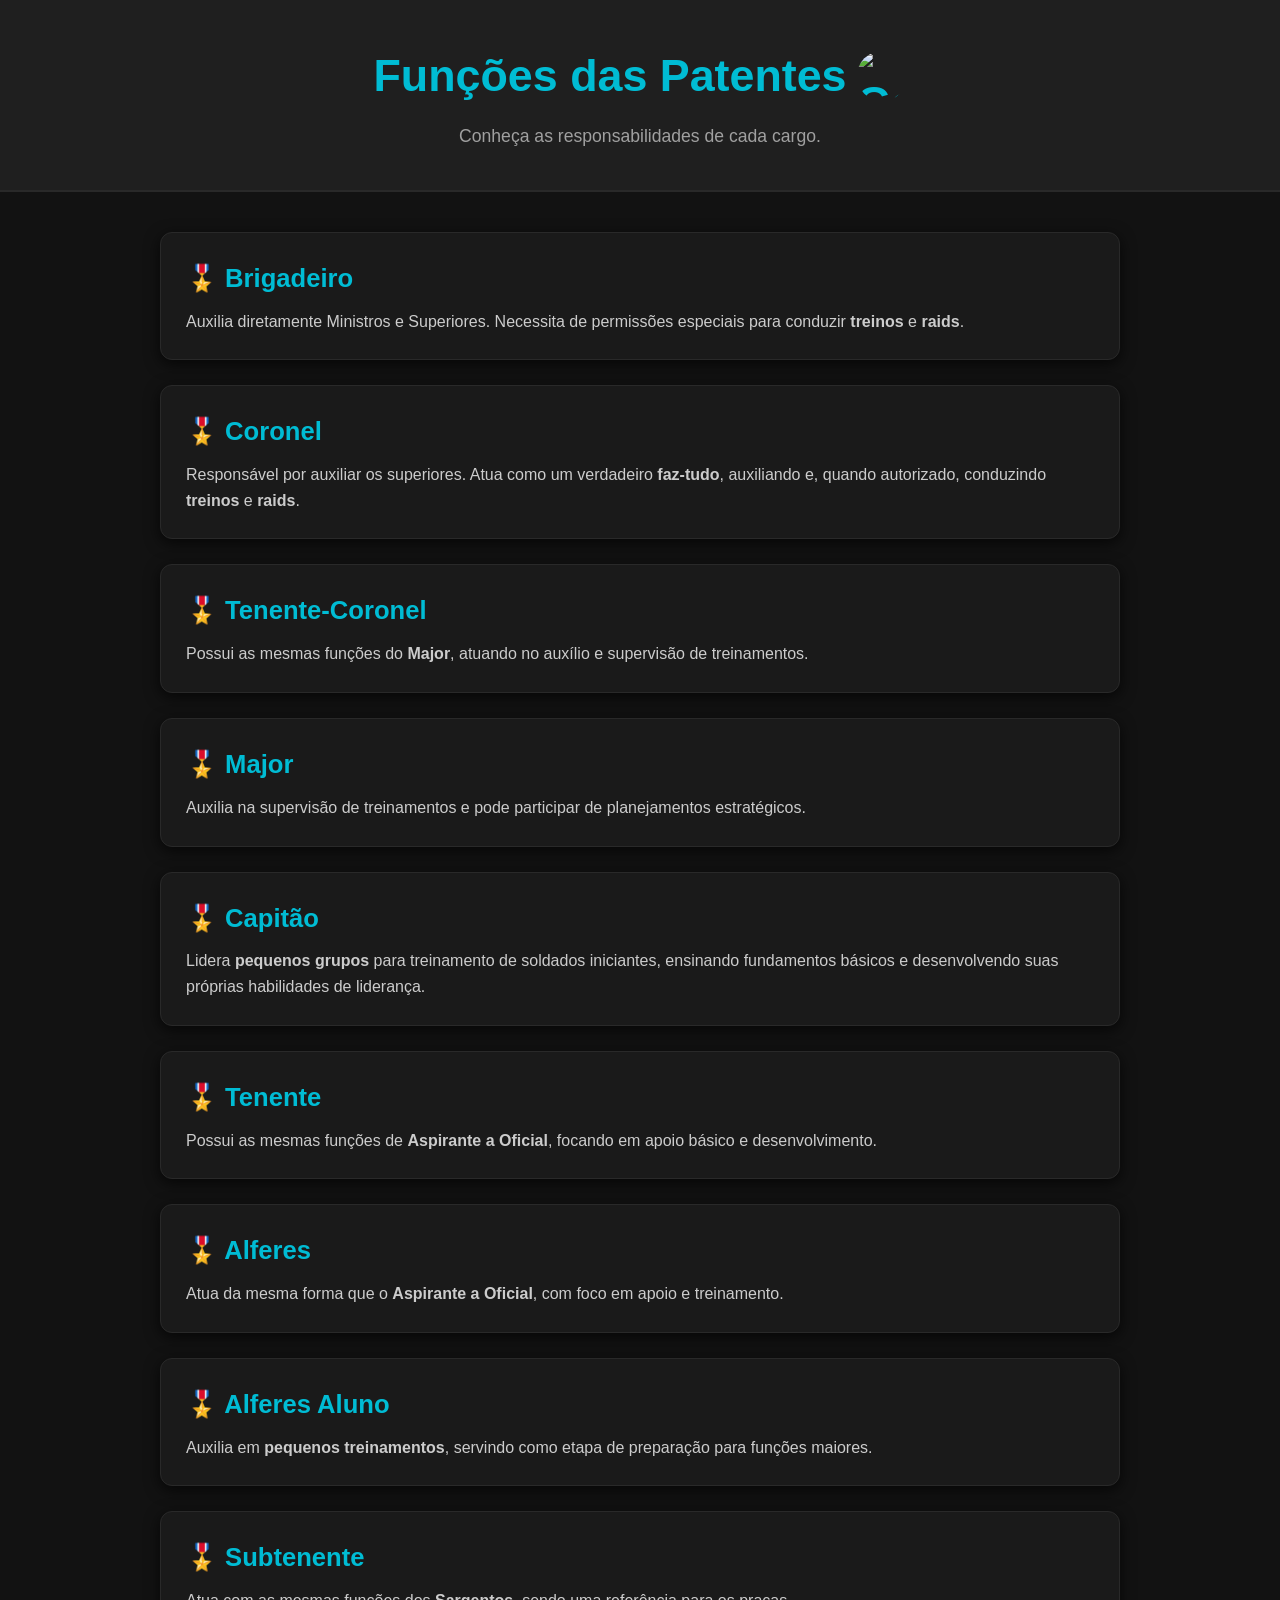
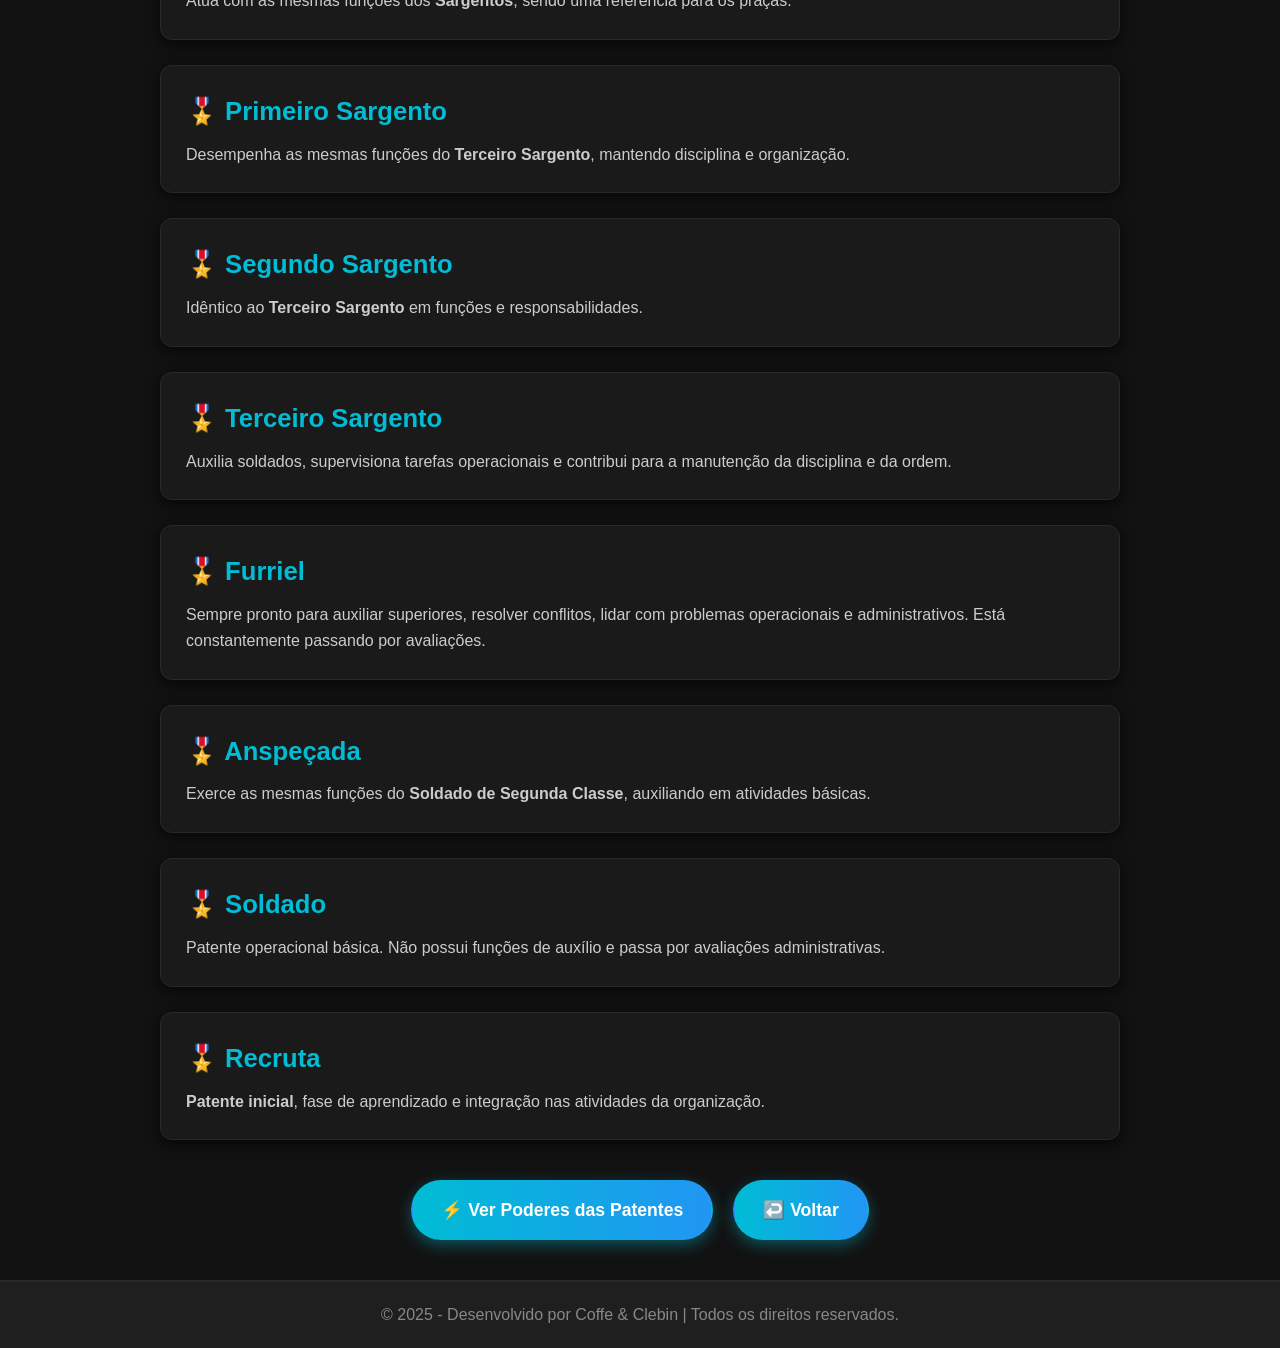
==== commit 042dfcf9: "Update index.html" ====
--- a/index.html
+++ b/index.html
@@ -1,161 +1,4 @@
 <!DOCTYPE html>
-<html lang="pt-br">
-<head>
-    <meta charset="UTF-8">
-    <meta name="viewport" content="width=device-width, initial-scale=1.0">
-    <title>Funções das Patentes</title>
-    <link rel="stylesheet" href="style.css">
-</head>
-<body>
-    <header>
-        <h1 id="page-title">
-            Funções das Patentes
-            <img src="https://media.tenor.com/ZkC_7k1O3fUAAAAi/cat-jam-vibing.gif" alt="Gatinho dançando" class="cat-gif">
-        </h1>
-        <p>Conheça as responsabilidades de cada cargo.</p>
-    </header>
-
-    <!-- TELA DAS PATENTES -->
-    <main id="patentes">
-        <section>
-            <h2>🎖️ Brigadeiro</h2>
-            <p>Auxilia diretamente Ministros e Superiores. Necessita de permissões especiais para conduzir <strong>treinos</strong> e <strong>raids</strong>.</p>
-        </section>
-
-        <section>
-            <h2>🎖️ Coronel</h2>
-            <p>Responsável por auxiliar os superiores. Atua como um verdadeiro <strong>faz-tudo</strong>, auxiliando e, quando autorizado, conduzindo <strong>treinos</strong> e <strong>raids</strong>.</p>
-        </section>
-
-        <section>
-            <h2>🎖️ Tenente-Coronel</h2>
-            <p>Possui as mesmas funções do <strong>Major</strong>, atuando no auxílio e supervisão de treinamentos.</p>
-        </section>
-
-        <section>
-            <h2>🎖️ Major</h2>
-            <p>Auxilia na supervisão de treinamentos e pode participar de planejamentos estratégicos.</p>
-        </section>
-
-        <section>
-            <h2>🎖️ Capitão</h2>
-            <p>Lidera <strong>pequenos grupos</strong> para treinamento de soldados iniciantes, ensinando fundamentos básicos e desenvolvendo suas próprias habilidades de liderança.</p>
-        </section>
-
-        <section>
-            <h2>🎖️ Tenente</h2>
-            <p>Possui as mesmas funções de <strong>Aspirante a Oficial</strong>, focando em apoio básico e desenvolvimento.</p>
-        </section>
-
-        <section>
-            <h2>🎖️ Alferes</h2>
-            <p>Atua da mesma forma que o <strong>Aspirante a Oficial</strong>, com foco em apoio e treinamento.</p>
-        </section>
-
-        <section>
-            <h2>🎖️ Alferes Aluno</h2>
-            <p>Auxilia em <strong>pequenos treinamentos</strong>, servindo como etapa de preparação para funções maiores.</p>
-        </section>
-
-        <section>
-            <h2>🎖️ Subtenente</h2>
-            <p>Atua com as mesmas funções dos <strong>Sargentos</strong>, sendo uma referência para os praças.</p>
-        </section>
-
-        <section>
-            <h2>🎖️ Primeiro Sargento</h2>
-            <p>Desempenha as mesmas funções do <strong>Terceiro Sargento</strong>, mantendo disciplina e organização.</p>
-        </section>
-
-        <section>
-            <h2>🎖️ Segundo Sargento</h2>
-            <p>Idêntico ao <strong>Terceiro Sargento</strong> em funções e responsabilidades.</p>
-        </section>
-
-        <section>
-            <h2>🎖️ Terceiro Sargento</h2>
-            <p>Auxilia soldados, supervisiona tarefas operacionais e contribui para a manutenção da disciplina e da ordem.</p>
-        </section>
-
-        <section>
-            <h2>🎖️ Furriel</h2>
-            <p>Sempre pronto para auxiliar superiores, resolver conflitos, lidar com problemas operacionais e administrativos. Está constantemente passando por avaliações.</p>
-        </section>
-
-        <section>
-            <h2>🎖️ Anspeçada</h2>
-            <p>Exerce as mesmas funções do <strong>Soldado de Segunda Classe</strong>, auxiliando em atividades básicas.</p>
-        </section>
-
-        <section>
-            <h2>🎖️ Soldado</h2>
-            <p>Patente operacional básica. Não possui funções de auxílio e passa por avaliações administrativas.</p>
-        </section>
-
-        <section>
-            <h2>🎖️ Recruta</h2>
-            <p><strong>Patente inicial</strong>, fase de aprendizado e integração nas atividades da organização.</p>
-        </section>
-    </main>
-
-    <!-- TELA DOS MINISTROS E MARECHAIS -->
-    <main id="ministros" style="display: none;">
-        <section>
-            <h2>Ministros</h2>
-
-            <h3>Ministério da Admissão</h3>
-            <p>São responsáveis por controlar as eleições e pequenas partes do servidor.</p>
-
-            <h3>Ministro da Guerra</h3>
-            <p>São responsáveis pelas guerras da nação, estratégias, desenvolvimento tecnológico e administração militar, auxiliando a família real.</p>
-
-            <h3>Ministério do Trabalho</h3>
-            <p>São responsáveis pelo expediente dos servidores públicos, como: pessoas que trabalham recrutando e etc.</p>
-
-            <h3>Ministério do Interior</h3>
-            <p>É responsável pelos assuntos internos, como: Conflitos, sugestões e etc.</p>
-
-            <h3>Supremo Tribunal</h3>
-            <p>São os juízes do servidor que vão te sentenciar pelas suas infrações.</p>
-
-            <h3>Ministério Público</h3>
-            <p>São pessoas que ganharam a eleição para servir a isto. Servem como um pombo correio ou ajudante. Cada região deve ter um desses. A principal serventia é ajudar os recrutas e encaminhar sugestões e críticas aos seus superiores. Seus mandatos duram em torno de 1 mês.</p>
-
-            <h3>Parlamento</h3>
-            <p>São um dos principais cargos que você pode ser eleito. A principal função é ser um secretário, aprovando ou recusando propostas. Se algum cargo acima não estiver fazendo um bom serviço, eles podem abrir um impeachment contra os mesmos.</p>
-        </section>
-
-        <section>
-            <h2>Marechais</h2>
-
-            <h3>Marechal de Campo</h3>
-            <p>Soldados com grande influência dentro da nação, podem fazer treinos e raids sem consultar um superior.</p>
-
-            <h3>Marechal de Exército</h3>
-            <p>Segundo maior cargo da hierarquia militar. Possuem as mesmas permissões de Marechal de Campo, mas com mais responsabilidades, como criar estratégias e auxiliar marechais e ministros da guerra.</p>
-
-            <h3>Tenente General</h3>
-            <p>Responsáveis pela organização das divisões. Auxiliam os oficiais para um melhor desempenho. Também podem fazer raids e treinos, mas com permissão especial.</p>
-        </section>
-    </main>
-
-    <!-- BOTÕES -->
-    <div class="button-container">
-        <a href="#" class="action-button" onclick="mostrarMinistros()">⚡ Ver Poderes das Patentes</a>
-        <a href="#" class="action-button" onclick="voltar()">↩️ Voltar</a>
-    </div>
-
-    <footer>
-        <p>© 2025 - Desenvolvido por Coffe & Clebin | Todos os direitos reservados.</p>
-    </footer>
-
-    <!-- SCRIPT -->
-    <script>
-        function mostrarMinistros() {
-            document.getElementById('patentes').style.display = 'none';
-            document.getElementById('ministros').style.display = 'block';
-            document.getElementById('page-title').innerHTML = `
-                <!DOCTYPE html>
 <html lang="pt-br">
 <head>
     <meta charset="UTF-8">
@@ -328,19 +171,3 @@
     </script>
 </body>
 </html>
-
-                <img src="https://media.tenor.com/ZkC_7k1O3fUAAAAi/cat-jam-vibing.gif" alt="Gatinho dançando" class="cat-gif">
-            `;
-        }
-
-        function voltar() {
-            document.getElementById('ministros').style.display = 'none';
-            document.getElementById('patentes').style.display = 'block';
-            document.getElementById('page-title').innerHTML = `
-                Funções das Patentes
-                <img src="https://media.tenor.com/ZkC_7k1O3fUAAAAi/cat-jam-vibing.gif" alt="Gatinho dançando" class="cat-gif">
-            `;
-        }
-    </script>
-</body>
-</html>
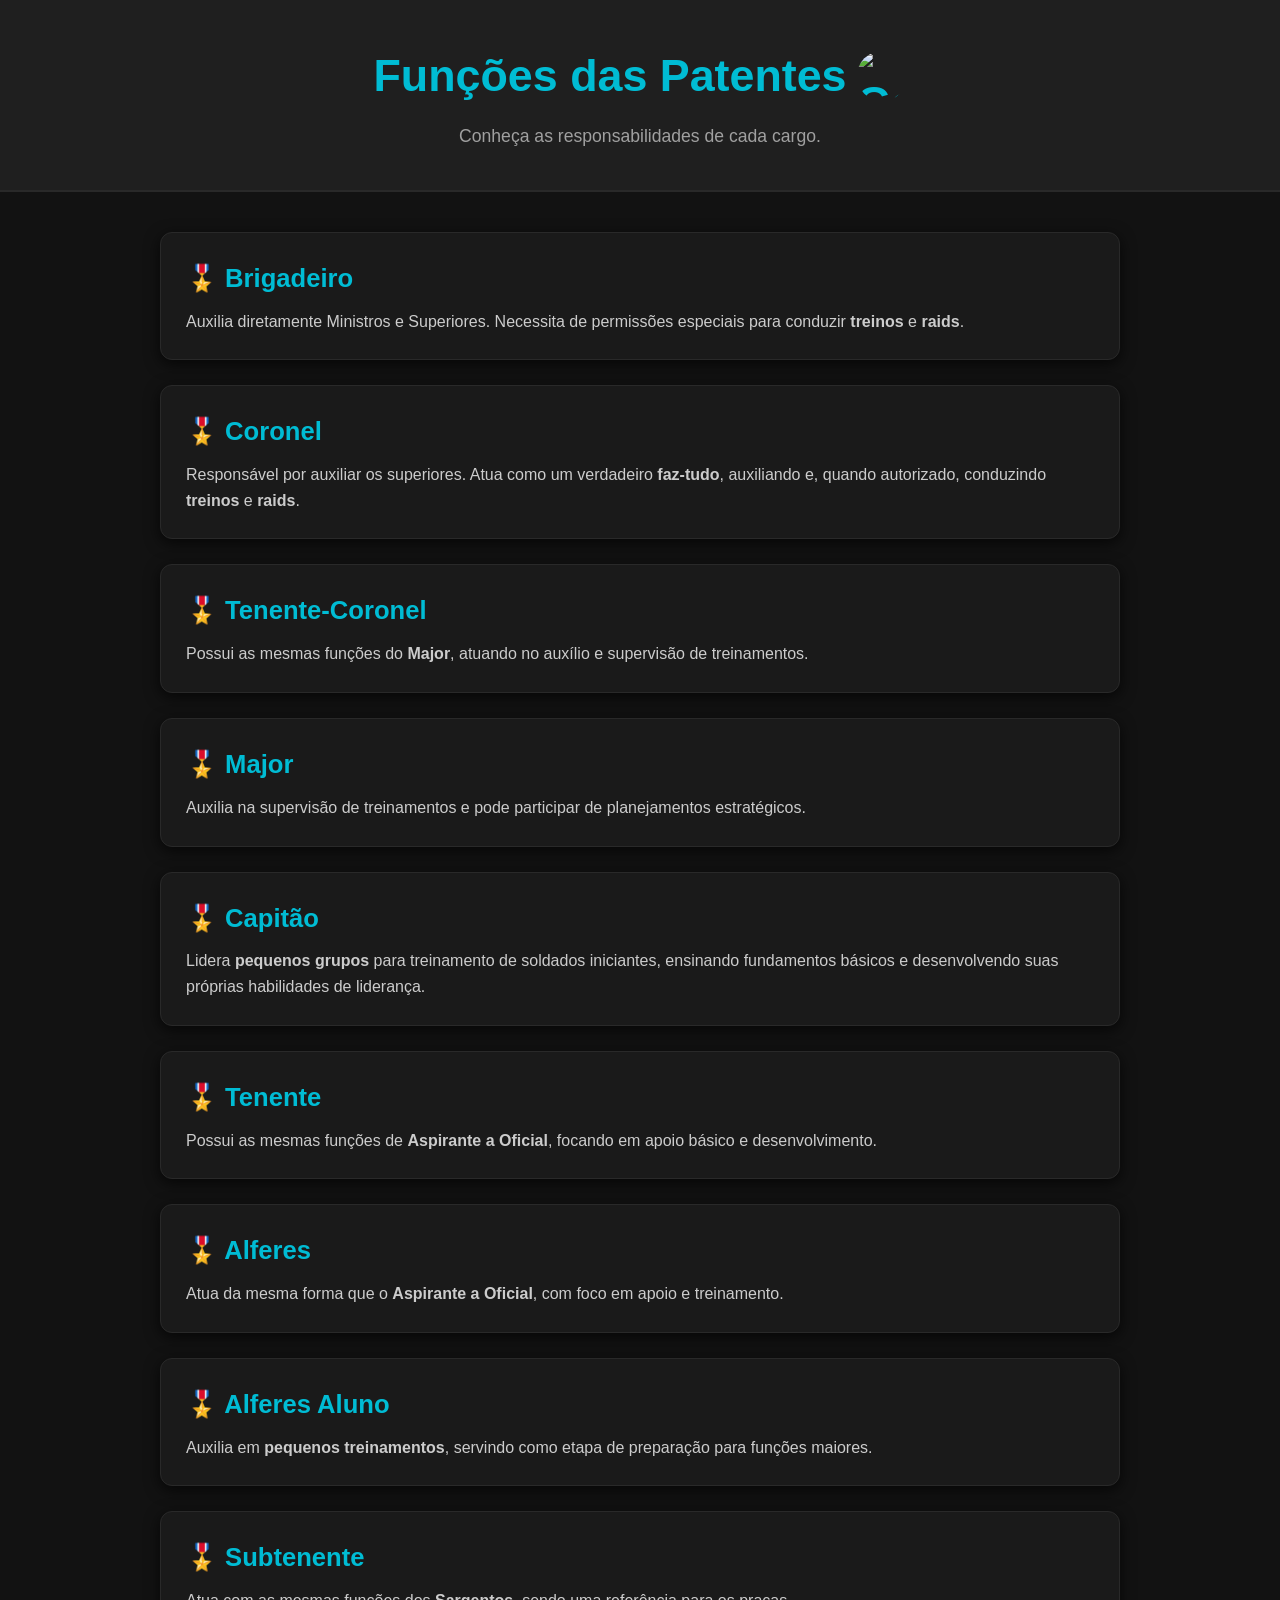
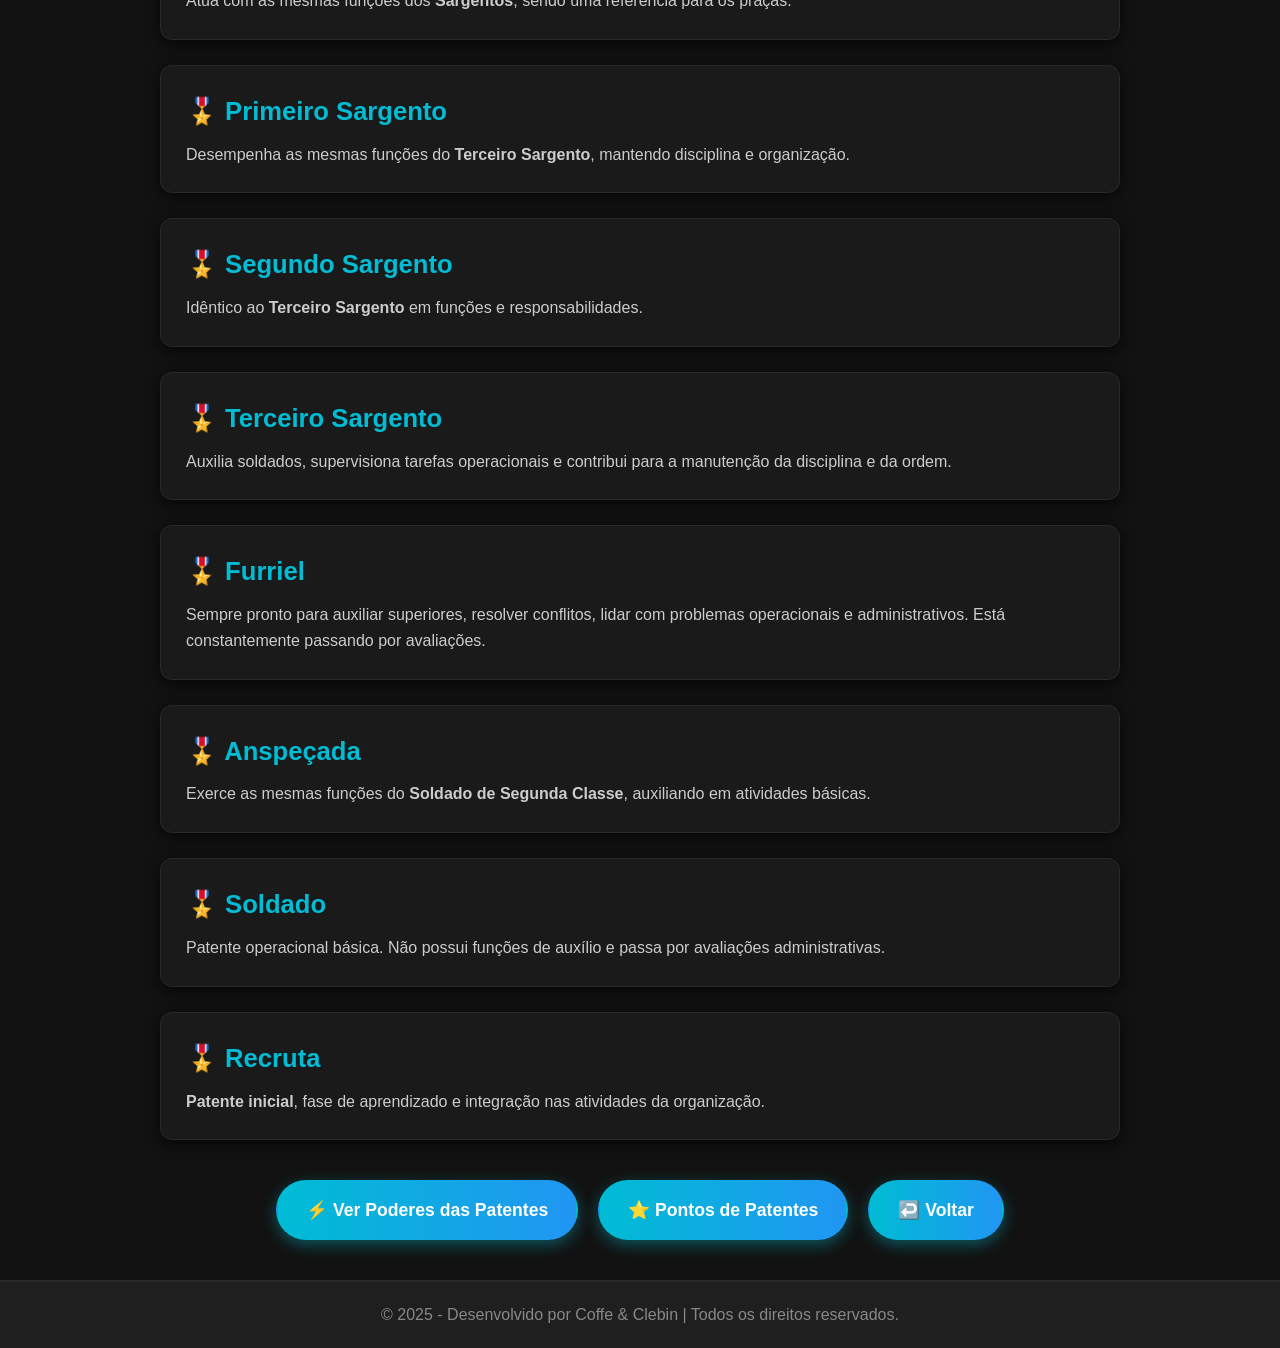
==== commit d9c753a6: "Update index.html" ====
--- a/index.html
+++ b/index.html
@@ -139,9 +139,64 @@
         </section>
     </main>
 
+    <!-- TELA DOS PONTOS DE PATENTES -->
+    <main id="pontos" style="display: none;">
+        <section>
+            <h2>Hierarquia Militar</h2>
+            <p>Confira abaixo a hierarquia completa com seus requisitos.</p>
+
+            <h3>Siglas e Patentes</h3>
+            <pre>
+[Mar] Marechal
+[GNE] General de Exército
+[GND] General de Divisão
+[GNB] General de Brigada
+[Cm] Coronel
+[TN-C] Tenente-Coronel
+[Major] Major
+[Cpt] Capitão
+[1-Tnt] 1º Tenente
+[2-Tnt] 2º Tenente
+[AAO] Aspirante a Oficial
+[Sub-Tnt] Sub-Tenente
+[1-Sgt] 1º Sargento
+[2-Sgt] 2º Sargento
+[3-Sgt] 3º Sargento
+[Cb] Cabo
+[Sd-1CI] Soldado de 1ª Classe
+[Sd-2CI] Soldado de 2ª Classe
+[Rc] Recruta
+            </pre>
+
+            <h3>Requisitos para Promoção</h3>
+            <pre>
+[Mar] Marechal – 100 Pontos + 1 Prova
+[GNE] General de Exército – 100 Pontos + 1 Prova
+[GND] General de Divisão – 100 Pontos + 1 Prova
+[GNB] General de Brigada – 100 Pontos + 1 Prova
+[Cm] Coronel – 70 Pontos
+[TN-C] Tenente-Coronel – 70 Pontos
+[Major] Major – 70 Pontos + 1 Prova
+[Cpt] Capitão – 50 Pontos + 1 Prova
+[1-Tnt] 1º Tenente – 30 Pontos
+[2-Tnt] 2º Tenente – 30 Pontos
+[AAO] Aspirante a Oficial – 30 Pontos + 1 Prova
+[Sub-Tnt] Sub-Tenente – 15 Pontos
+[1-Sgt] 1º Sargento – 15 Pontos
+[2-Sgt] 2º Sargento – 15 Pontos
+[3-Sgt] 3º Sargento – 15 Pontos
+[Cb] Cabo – 15 Pontos + 1 Prova
+[Sd-1CI] Soldado de 1ª Classe – 5 Pontos
+[Sd-2CI] Soldado de 2ª Classe – 5 Pontos
+[Rc] Recruta – 0 Pontos
+            </pre>
+        </section>
+    </main>
+
     <!-- BOTÕES -->
     <div class="button-container">
         <a href="#" class="action-button" onclick="mostrarMinistros()">⚡ Ver Poderes das Patentes</a>
+        <a href="#" class="action-button" onclick="mostrarPontos()">⭐ Pontos de Patentes</a>
         <a href="#" class="action-button" onclick="voltar()">↩️ Voltar</a>
     </div>
 
@@ -154,19 +209,25 @@
         function mostrarMinistros() {
             document.getElementById('patentes').style.display = 'none';
             document.getElementById('ministros').style.display = 'block';
-            document.getElementById('page-title').innerHTML = `
-                Ministros E Marechais
-                <img src="https://media.tenor.com/ZkC_7k1O3fUAAAAi/cat-jam-vibing.gif" alt="Gatinho dançando" class="cat-gif">
-            `;
+            document.getElementById('pontos').style.display = 'none';
+            document.getElementById('page-title').innerHTML = 
+                'Ministros e Marechais <img src="https://media.tenor.com/ZkC_7k1O3fUAAAAi/cat-jam-vibing.gif" alt="Gatinho dançando" class="cat-gif">';
+        }
+
+        function mostrarPontos() {
+            document.getElementById('patentes').style.display = 'none';
+            document.getElementById('ministros').style.display = 'none';
+            document.getElementById('pontos').style.display = 'block';
+            document.getElementById('page-title').innerHTML = 
+                'Pontos de Patentes <img src="https://media.tenor.com/ZkC_7k1O3fUAAAAi/cat-jam-vibing.gif" alt="Gatinho dançando" class="cat-gif">';
         }
 
         function voltar() {
             document.getElementById('ministros').style.display = 'none';
             document.getElementById('patentes').style.display = 'block';
-            document.getElementById('page-title').innerHTML = `
-                Funções das Patentes
-                <img src="https://media.tenor.com/ZkC_7k1O3fUAAAAi/cat-jam-vibing.gif" alt="Gatinho dançando" class="cat-gif">
-            `;
+            document.getElementById('pontos').style.display = 'none';
+            document.getElementById('page-title').innerHTML = 
+                'Funções das Patentes <img src="https://media.tenor.com/ZkC_7k1O3fUAAAAi/cat-jam-vibing.gif" alt="Gatinho dançando" class="cat-gif">';
         }
     </script>
 </body>
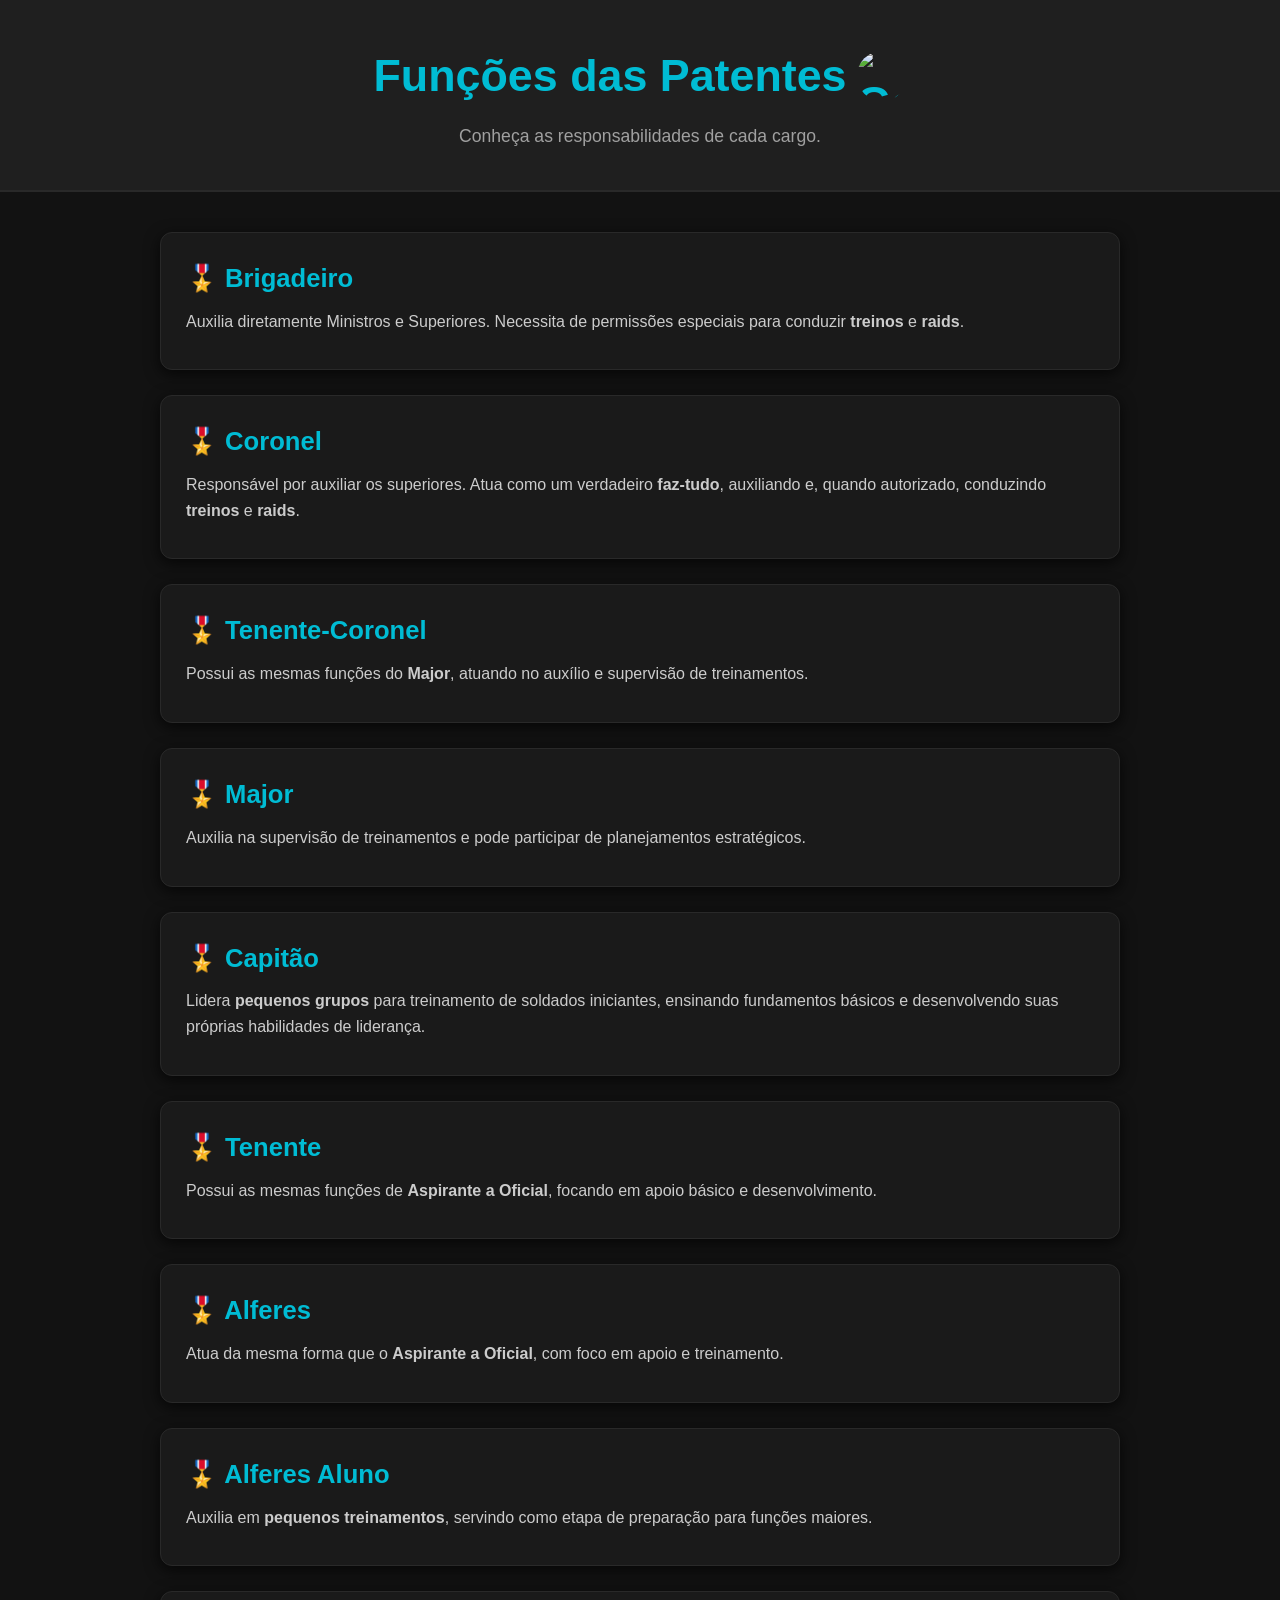
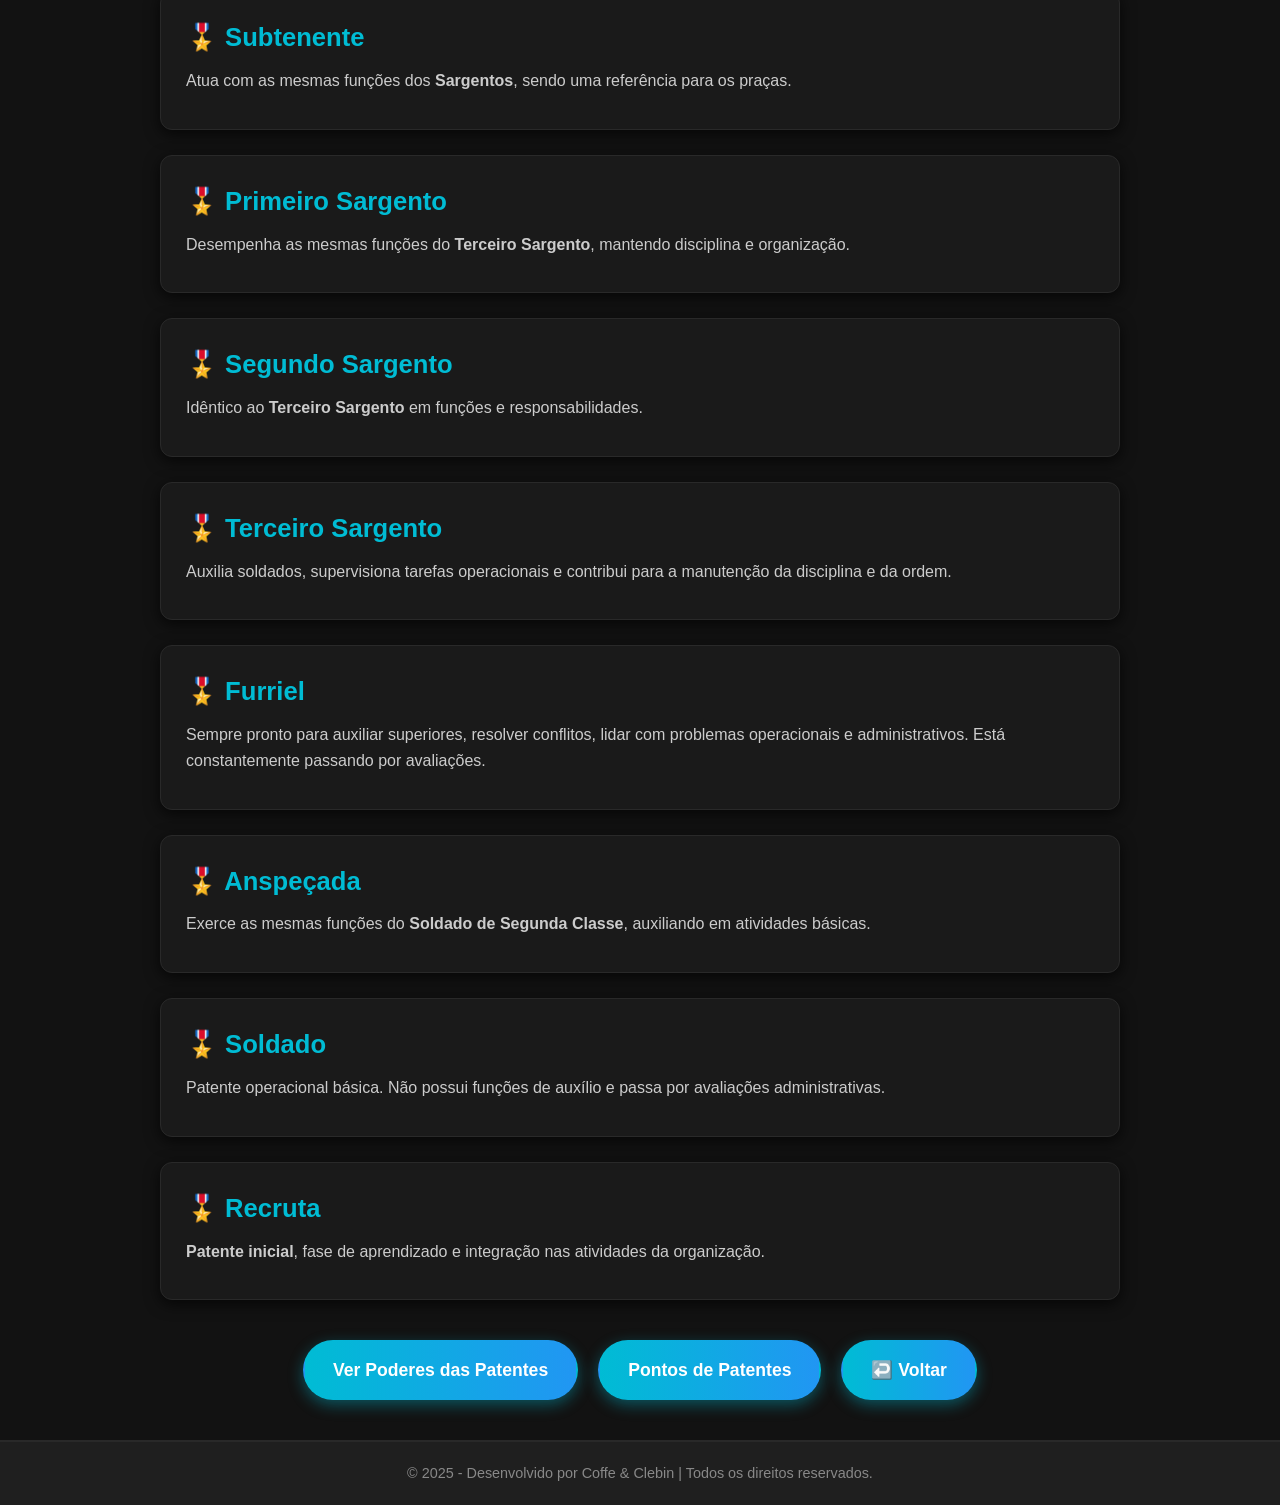
==== commit dd8e9ee0: "Update index.html" ====
--- a/index.html
+++ b/index.html
@@ -195,8 +195,8 @@
 
     <!-- BOTÕES -->
     <div class="button-container">
-        <a href="#" class="action-button" onclick="mostrarMinistros()">⚡ Ver Poderes das Patentes</a>
-        <a href="#" class="action-button" onclick="mostrarPontos()">⭐ Pontos de Patentes</a>
+        <a href="#" class="action-button" onclick="mostrarMinistros()">Ver Poderes das Patentes</a>
+        <a href="#" class="action-button" onclick="mostrarPontos()">Pontos de Patentes</a>
         <a href="#" class="action-button" onclick="voltar()">↩️ Voltar</a>
     </div>
 
--- a/style.css
+++ b/style.css
@@ -1,10 +1,11 @@
-/* Reset */
+/* ======== RESET ======== */
 * {
     margin: 0;
     padding: 0;
     box-sizing: border-box;
 }
 
+/* ======== BODY ======== */
 body {
     font-family: 'Segoe UI', Tahoma, Geneva, Verdana, sans-serif;
     background-color: #121212;
@@ -12,7 +13,7 @@
     line-height: 1.6;
 }
 
-/* Cabeçalho */
+/* ======== HEADER ======== */
 header {
     background-color: #1f1f1f;
     padding: 40px 20px;
@@ -27,6 +28,7 @@
     justify-content: center;
     align-items: center;
     gap: 10px;
+    flex-wrap: wrap;
 }
 
 header p {
@@ -39,15 +41,17 @@
     width: 50px;
     height: 50px;
     border-radius: 50%;
+    object-fit: cover;
 }
 
-/* Conteúdo principal */
+/* ======== MAIN ======== */
 main {
     max-width: 1000px;
     margin: 40px auto;
     padding: 0 20px;
 }
 
+/* ======== SECTION ======== */
 section {
     background-color: #1a1a1a;
     padding: 25px;
@@ -55,12 +59,16 @@
     box-shadow: 0 4px 15px rgba(0, 0, 0, 0.7);
     margin-bottom: 25px;
     border: 1px solid #292929;
-    transition: transform 0.2s ease, background-color 0.3s ease;
+    transition: 
+        transform 0.2s ease, 
+        background-color 0.3s ease, 
+        box-shadow 0.3s ease;
 }
 
 section:hover {
     transform: translateY(-4px);
     background-color: #222;
+    box-shadow: 0 8px 20px rgba(0, 0, 0, 0.9);
 }
 
 section h2 {
@@ -69,11 +77,29 @@
     font-size: 1.6rem;
 }
 
+section h3 {
+    color: #03dac6;
+    margin: 15px 0 8px;
+    font-size: 1.3rem;
+}
+
 section p {
     color: #cccccc;
+    margin-bottom: 10px;
 }
 
-/* Botões Bonitos */
+/* ======== PRE-FORMATADO ======== */
+pre {
+    background-color: #1f1f1f;
+    color: #cccccc;
+    padding: 15px;
+    border-radius: 10px;
+    overflow-x: auto;
+    border: 1px solid #292929;
+    line-height: 1.5;
+}
+
+/* ======== BOTÕES ======== */
 .button-container {
     text-align: center;
     margin: 40px 0;
@@ -115,16 +141,17 @@
     box-shadow: 0 4px 10px rgba(0, 188, 212, 0.4);
 }
 
-/* Rodapé */
+/* ======== FOOTER ======== */
 footer {
     text-align: center;
     padding: 20px;
     background-color: #1f1f1f;
     border-top: 2px solid #292929;
     color: #888;
+    font-size: 0.9rem;
 }
 
-/* Responsivo */
+/* ======== RESPONSIVO ======== */
 @media (max-width: 600px) {
     header h1 {
         font-size: 2rem;
@@ -135,8 +162,17 @@
         font-size: 1.3rem;
     }
 
+    section h3 {
+        font-size: 1.1rem;
+    }
+
     .cat-gif {
         width: 40px;
         height: 40px;
     }
+
+    .action-button {
+        font-size: 1rem;
+        padding: 12px 24px;
+    }
 }
